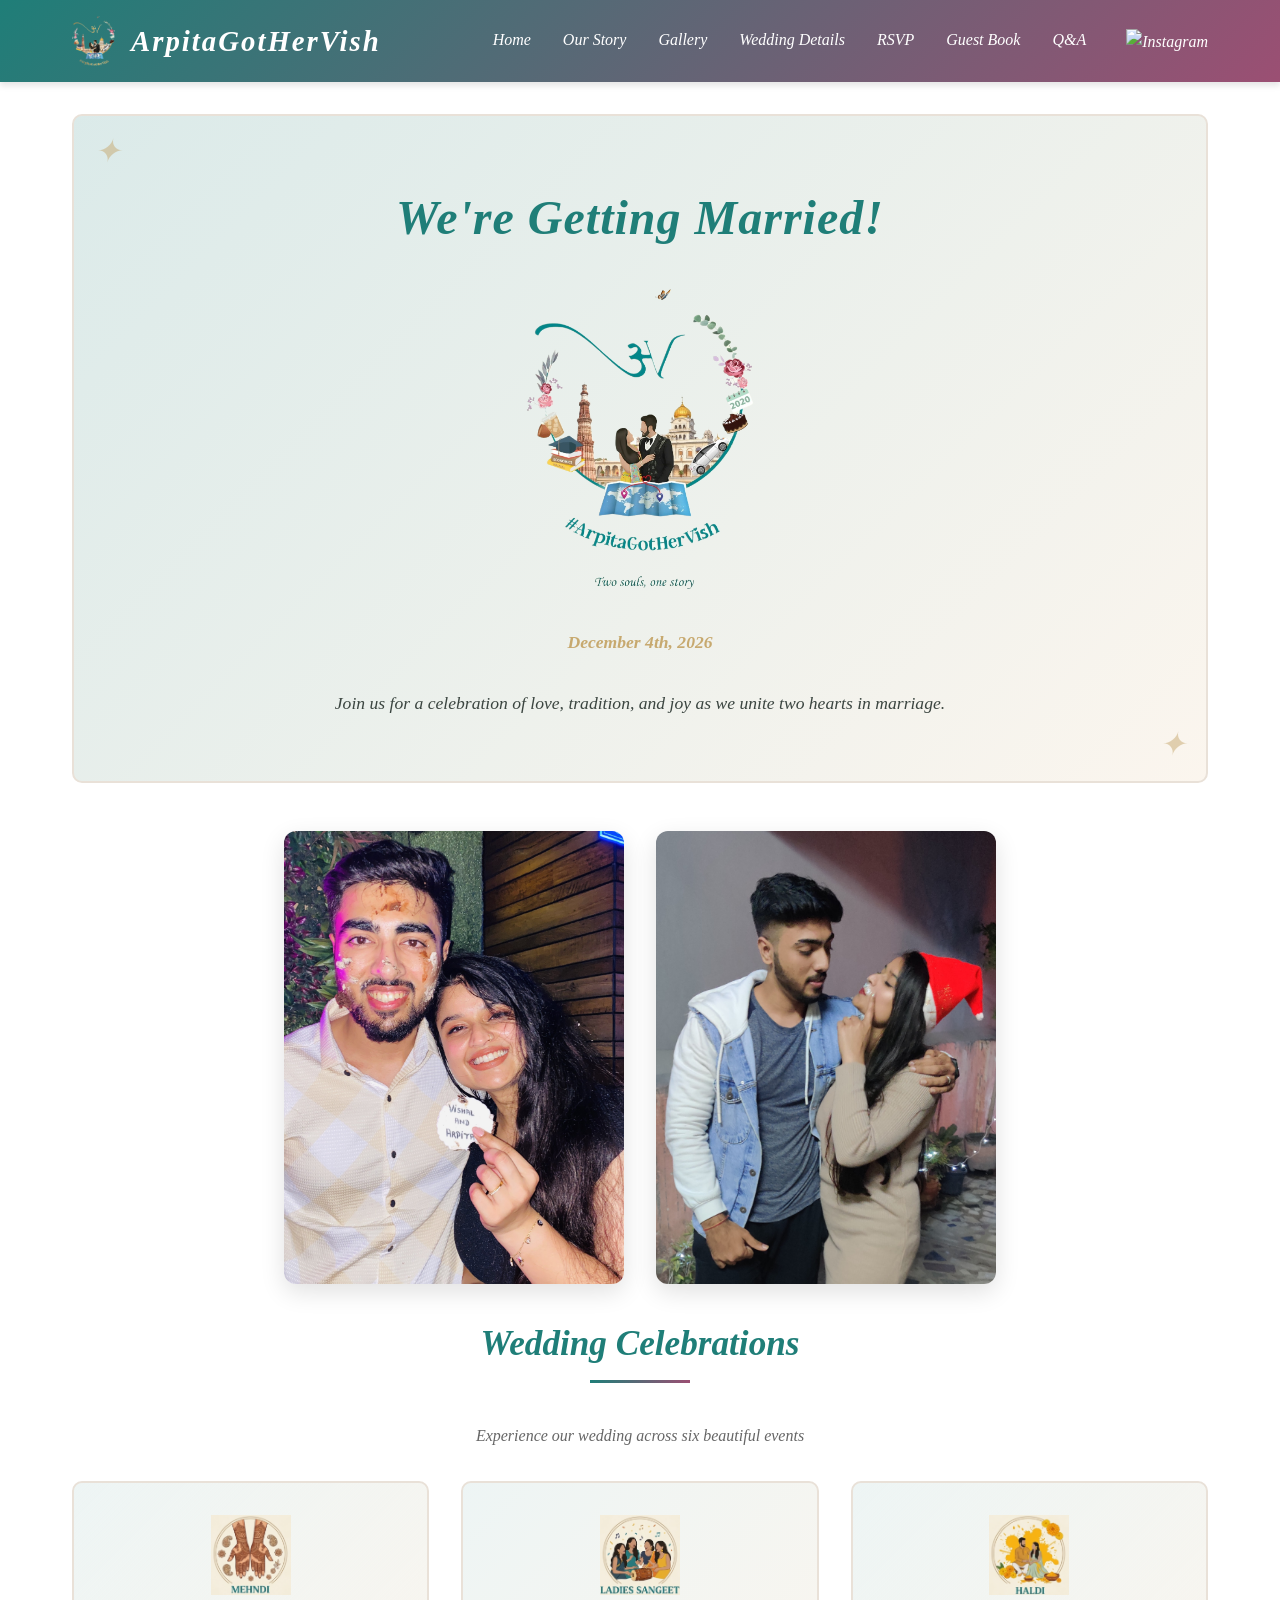
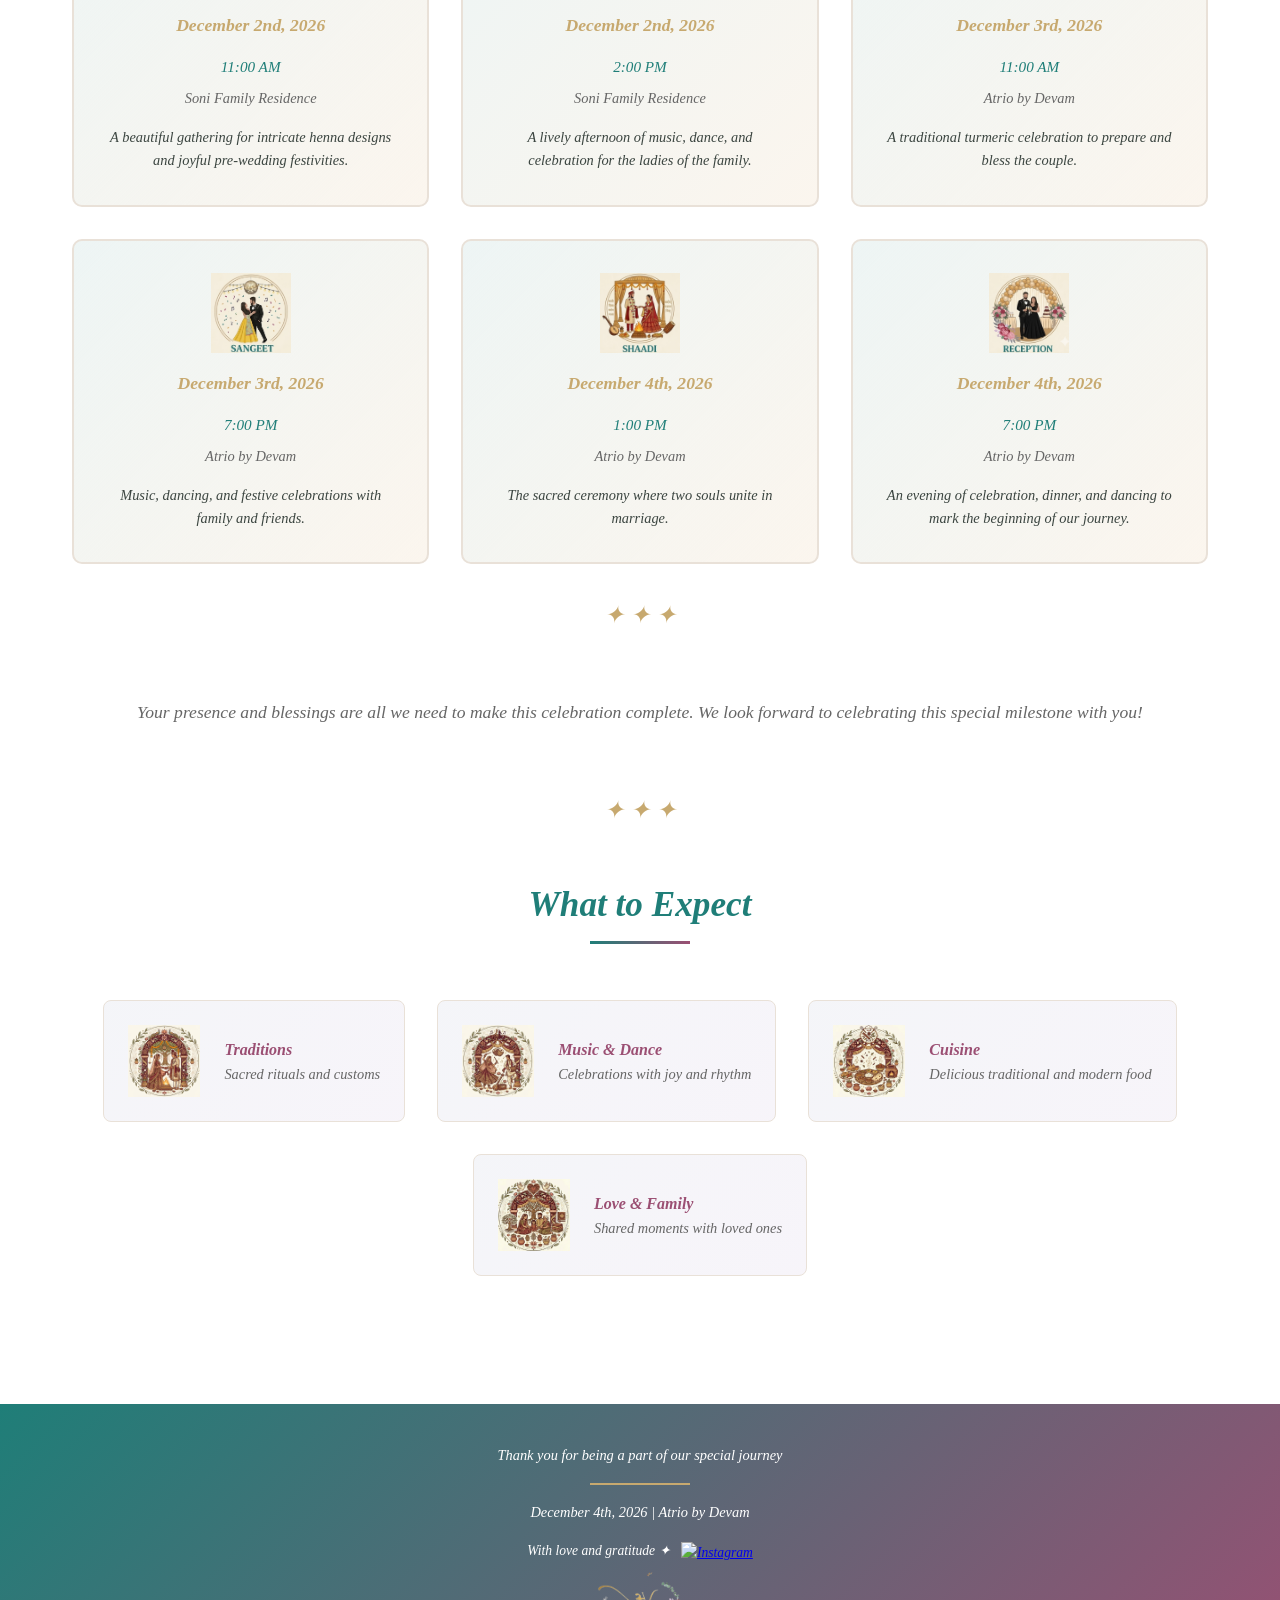
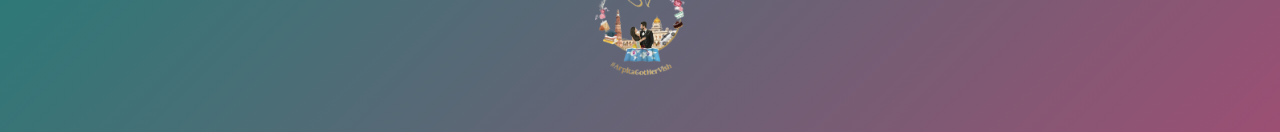
==== index.html @ 2a06b3e7 "update7" ====
<!DOCTYPE html>
<html lang="en">
<head>
  <meta charset="UTF-8">
  <meta name="viewport" content="width=device-width, initial-scale=1.0">
  <title>ArpitaGotHerVish - December 4th, 2026</title>
  <link rel="stylesheet" href="assets/css/style.css">
</head>
<body>
    <!-- <audio id="wedding-audio" src="assets/audio/Tum_Ho_To_Song.mp3" autoplay loop muted></audio> -->
    <!-- <button id="mute-btn" style="position: fixed; bottom: 24px; right: 24px; z-index: 9999; background: var(--primary-purple, #9b4f73); color: #fff; border: none; border-radius: 50%; width: 48px; height: 48px; box-shadow: 0 2px 8px rgba(0,0,0,0.15); font-size: 1.5rem; cursor: pointer; display: flex; align-items: center; justify-content: center;">
      🔊
    </button> -->
  <header>
    <div class="header-container">
      <div class="logo-section">
        <img src="assets/images/logo.png" alt="Wedding Logo" loading="lazy">
        <div class="site-title">ArpitaGotHerVish</div>
      </div>
      <button class="menu-toggle">☰</button>
      <nav>
        <ul>
          <li><a href="index.html">Home</a></li>
          <li><a href="story.html">Our Story</a></li>
          <li><a href="gallery.html">Gallery</a></li>
          <li><a href="details.html">Wedding Details</a></li>
          <li><a href="rsvp.html">RSVP</a></li>
          <li><a href="guestbook.html">Guest Book</a></li>
          <li><a href="qa.html">Q&A</a></li>
          <li>
            <a href="https://www.instagram.com/arpitavishalstory/" target="_blank" style="display: inline-block; margin-left: 8px; vertical-align: middle;">
              <img src="https://upload.wikimedia.org/wikipedia/commons/e/e7/Instagram_logo_2016.svg" alt="Instagram" style="width:24px;height:24px;vertical-align:middle;">
            </a>
          </li>
        </ul>
      </nav>
    </div>
  </header>

  <main>
    <section class="hero">
      <h1>We're Getting Married!</h1>
      <!-- <p class="hero-subtitle">Together with our families</p> -->
      <div class="hero-logo">
        <img src="assets/images/logo2.png" alt="Wedding Logo" loading="lazy">
      </div>
      <p class="hero-date">December 4th, 2026</p>
      <p style="font-size: 1.1rem; margin-top: 2rem;">Join us for a celebration of love, tradition, and joy as we unite two hearts in marriage.</p>
    </section>

    <section style="max-width: 800px; margin: 1rem auto 0; text-align: center;">
      <div style="display: flex; justify-content: center; gap: 2rem; flex-wrap: wrap;">
        <img src="assets/images/img1.JPG" alt="Vishal and Arpita" loading="lazy" style="aspect-ratio: 3/4; width: 100%; max-width: 340px; border-radius: 12px; box-shadow: 0 8px 24px rgba(0, 0, 0, 0.12); object-fit: cover;">
        <img src="assets/images/img3.jpg" alt="Vishal and Arpita 2" loading="lazy" style="aspect-ratio: 3/4; width: 100%; max-width: 340px; border-radius: 12px; box-shadow: 0 8px 24px rgba(0, 0, 0, 0.12); object-fit: cover;">
      </div>
    </section>

    <section>
      <h2>Wedding Celebrations</h2>
      <p style="text-align: center; color: #666; margin-bottom: 2rem;">Experience our wedding across six beautiful events</p>
      <div class="events-grid">
        <div class="event-card">
          <img src="assets/images/Icon1.png" alt="Mehndi" style="width:80px;height:80px;display:block;margin:0 auto 1rem;">
          <div class="event-date">December 2nd, 2026</div>
          <div class="event-time">11:00 AM</div>
          <div class="event-location">Soni Family Residence</div>
          <p style="margin-top: 1rem; font-size: 0.9rem;">A beautiful gathering for intricate henna designs and joyful pre-wedding festivities.</p>
        </div>
        <div class="event-card">
          <img src="assets/images/Icon2.png" alt="Ladies Sangeet" style="width:80px;height:80px;display:block;margin:0 auto 1rem;">
          <div class="event-date">December 2nd, 2026</div>
          <div class="event-time">2:00 PM</div>
          <div class="event-location">Soni Family Residence</div>
          <p style="margin-top: 1rem; font-size: 0.9rem;">A lively afternoon of music, dance, and celebration for the ladies of the family.</p>
        </div>
        <div class="event-card">
          <img src="assets/images/Icon3.png" alt="Haldi" style="width:80px;height:80px;display:block;margin:0 auto 1rem;">
          <div class="event-date">December 3rd, 2026</div>
          <div class="event-time">11:00 AM</div>
          <div class="event-location">Atrio by Devam</div>
          <p style="margin-top: 1rem; font-size: 0.9rem;">A traditional turmeric celebration to prepare and bless the couple.</p>
        </div>
        <div class="event-card">
          <img src="assets/images/Icon4.png" alt="Sangeet & Sagan" style="width:80px;height:80px;display:block;margin:0 auto 1rem;">
          <div class="event-date">December 3rd, 2026</div>
          <div class="event-time">7:00 PM</div>
          <div class="event-location">Atrio by Devam</div>
          <p style="margin-top: 1rem; font-size: 0.9rem;">Music, dancing, and festive celebrations with family and friends.</p>
        </div>
        <div class="event-card">
          <img src="assets/images/Icon5.png" alt="Varmala & Phere" style="width:80px;height:80px;display:block;margin:0 auto 1rem;">
          <div class="event-date">December 4th, 2026</div>
          <div class="event-time">1:00 PM</div>
          <div class="event-location">Atrio by Devam</div>
          <p style="margin-top: 1rem; font-size: 0.9rem;">The sacred ceremony where two souls unite in marriage.</p>
        </div>
        <div class="event-card">
          <img src="assets/images/Icon6.png" alt="Reception" style="width:80px;height:80px;display:block;margin:0 auto 1rem;">
          <div class="event-date">December 4th, 2026</div>
          <div class="event-time">7:00 PM</div>
          <div class="event-location">Atrio by Devam</div>
          <p style="margin-top: 1rem; font-size: 0.9rem;">An evening of celebration, dinner, and dancing to mark the beginning of our journey.</p>
        </div>
      </div>
    </section>

    <section>
      <div class="decorative-divider">✦ ✦ ✦</div>
      <p style="text-align: center; color: #666; padding: 2rem; font-size: 1.1rem;">
        Your presence and blessings are all we need to make this celebration complete. 
        We look forward to celebrating this special milestone with you!
      </p>
      <div class="decorative-divider">✦ ✦ ✦</div>
    </section>

    <section style="text-align: center; margin: 3rem 0;">
      <h2>What to Expect</h2>
      <div style="display: flex; flex-direction: row; flex-wrap: wrap; gap: 2rem; margin-top: 2rem; justify-content: center; align-items: stretch;">
        <div style="display: flex; align-items: center; background: linear-gradient(135deg, rgba(44, 62, 127, 0.05) 0%, rgba(102, 51, 153, 0.05) 100%); border-radius: 8px; border: 1px solid var(--border-light); padding: 1.5rem;">
          <img src='assets/images/traditions.png' alt='Traditions' style='width:72px;height:72px;margin-right:1.5rem;'>
          <div style="text-align: left;">
            <p style='font-weight: bold; color: var(--primary-purple); margin: 0;'>Traditions</p>
            <p style='font-size: 0.9rem; color: #666; margin: 0;'>Sacred rituals and customs</p>
          </div>
        </div>
        <div style="display: flex; align-items: center; background: linear-gradient(135deg, rgba(44, 62, 127, 0.05) 0%, rgba(102, 51, 153, 0.05) 100%); border-radius: 8px; border: 1px solid var(--border-light); padding: 1.5rem;">
          <img src='assets/images/music.png' alt='Music & Dance' style='width:72px;height:72px;margin-right:1.5rem;'>
          <div style="text-align: left;">
            <p style='font-weight: bold; color: var(--primary-purple); margin: 0;'>Music & Dance</p>
            <p style='font-size: 0.9rem; color: #666; margin: 0;'>Celebrations with joy and rhythm</p>
          </div>
        </div>
        <div style="display: flex; align-items: center; background: linear-gradient(135deg, rgba(44, 62, 127, 0.05) 0%, rgba(102, 51, 153, 0.05) 100%); border-radius: 8px; border: 1px solid var(--border-light); padding: 1.5rem;">
          <img src='assets/images/cuisine.png' alt='Cuisine' style='width:72px;height:72px;margin-right:1.5rem;'>
          <div style="text-align: left;">
            <p style='font-weight: bold; color: var(--primary-purple); margin: 0;'>Cuisine</p>
            <p style='font-size: 0.9rem; color: #666; margin: 0;'>Delicious traditional and modern food</p>
          </div>
        </div>
        <div style="display: flex; align-items: center; background: linear-gradient(135deg, rgba(44, 62, 127, 0.05) 0%, rgba(102, 51, 153, 0.05) 100%); border-radius: 8px; border: 1px solid var(--border-light); padding: 1.5rem;">
          <img src='assets/images/love.png' alt='Love & Family' style='width:72px;height:72px;margin-right:1.5rem;'>
          <div style="text-align: left;">
            <p style='font-weight: bold; color: var(--primary-purple); margin: 0;'>Love & Family</p>
            <p style='font-size: 0.9rem; color: #666; margin: 0;'>Shared moments with loved ones</p>
          </div>
        </div>
      </div>
    </section>
  </main>

  <footer>
    <p>Thank you for being a part of our special journey</p>
    <div class="footer-divider"></div>
    <p>December 4th, 2026 | Atrio by Devam</p>
    <p style="font-size: 0.85rem; margin-top: 1rem; text-align: center;">
      With love and gratitude ✦
      <a href="https://www.instagram.com/arpitavishalstory/" target="_blank" style="display: inline-block; margin-left: 8px; vertical-align: middle;">
        <img src="https://upload.wikimedia.org/wikipedia/commons/e/e7/Instagram_logo_2016.svg" alt="Instagram" style="width:24px;height:24px;vertical-align:middle;">
      </a>
    </p>
    <img src="assets/images/logo.png" alt="Wedding Logo" style="width:90px;display:block;margin:0 auto 1.5rem;">
  </footer>

  <script src="assets/js/script.js"></script>
</body>
</html>
---- assets/css/style.css ----
/* Wedding Website - Blue & Purple Theme with Indian Elements */

@import url('https://fonts.googleapis.com/css2?family=Brioso:ital,wght@0,400;0,500;0,600;0,700;1,400;1,500;1,600;1,700&display=swap');

* {
  margin: 0;
  padding: 0;
  box-sizing: border-box;
}

:root {
  --primary-blue: #1f7e78;
  --primary-purple: #9b4f73;
  --light-purple: #d9b3c9;
  --accent-gold: #c7a96f;
  --light-bg: #fbf5ed;
  --dark-text: #3b4540;
  --border-light: #e9e1d8;
}

body {
  font-family: 'Brioso', serif;
  font-style: italic;
  line-height: 1.6;
  color: var(--dark-text);
  background-color: #fff;
}

.hidden {
  display: none !important;
}

.rsvp-password-form {
  display: flex;
  flex-wrap: wrap;
  justify-content: center;
  gap: 1rem;
  margin-top: 1rem;
}

.rsvp-password-form input {
  flex: 1 1 280px;
  max-width: 320px;
  padding: 0.95rem 1rem;
  border: 1px solid var(--border-light);
  border-radius: 10px;
  font-size: 1rem;
  background: white;
  color: var(--dark-text);
}

.rsvp-password-form button {
  padding: 0.95rem 1.5rem;
  border: none;
  border-radius: 10px;
  background: var(--primary-purple);
  color: white;
  font-size: 1rem;
  cursor: pointer;
  transition: background 0.3s ease;
}

.rsvp-password-form button:hover {
  background: var(--primary-blue);
}

.password-message {
  width: 100%;
  text-align: center;
  margin-top: 0.75rem;
  font-size: 0.95rem;
  color: var(--primary-purple);
}

.password-message.error {
  color: #b1305d;
}

/* Header & Navigation */
header {
  background: linear-gradient(135deg, var(--primary-blue) 0%, var(--primary-purple) 100%);
  color: white;
  padding: 1rem 0;
  position: sticky;
  top: 0;
  z-index: 1000;
  box-shadow: 0 4px 6px rgba(0, 0, 0, 0.1);
}

.header-container {
  display: flex;
  justify-content: space-between;
  align-items: center;
  max-width: 1200px;
  margin: 0 auto;
  padding: 0 2rem;
}

.logo-section {
  display: flex;
  align-items: center;
  gap: 1rem;
}

.logo-section img {
  height: 50px;
  width: auto;
}

.site-title {
  font-size: 1.8rem;
  font-weight: bold;
  letter-spacing: 2px;
}

nav ul {
  display: flex;
  list-style: none;
  gap: 2rem;
  flex-wrap: wrap;
}

nav a {
  color: white;
  text-decoration: none;
  font-weight: 500;
  transition: color 0.3s ease;
  position: relative;
}

nav a:hover {
  color: var(--accent-gold);
}

nav a::after {
  content: '';
  display: block;
  width: 0;
  height: 2px;
  background: var(--accent-gold);
  transition: width 0.3s ease;
  position: absolute;
  bottom: -5px;
}

nav a:hover::after {
  width: 100%;
}

/* Mobile Menu Toggle */
.menu-toggle {
  display: none;
  background: none;
  border: none;
  color: white;
  font-size: 1.5rem;
  cursor: pointer;
}

@media (max-width: 768px) {
  .menu-toggle {
    display: block;
  }

  nav ul {
    display: none;
    position: absolute;
    top: 100%;
    left: 0;
    right: 0;
    flex-direction: column;
    background: var(--primary-purple);
    gap: 0;
    padding: 1rem;
  }

  nav ul.active {
    display: flex;
  }

  nav a {
    padding: 0.5rem 0;
  }
}

/* Main Content */
main {
  max-width: 1200px;
  margin: 0 auto;
  padding: 2rem;
  min-height: calc(100vh - 200px);
}

/* Hero Section */
.hero {
  text-align: center;
  padding: 4rem 2rem;
  background: linear-gradient(135deg, rgba(31, 126, 120, 0.16) 0%, rgba(251, 245, 237, 0.95) 100%);
  border-radius: 10px;
  margin-bottom: 3rem;
  border: 2px solid var(--border-light);
  position: relative;
  overflow: hidden;
}

.hero::before {
  content: '✦';
  position: absolute;
  top: 10px;
  left: 20px;
  font-size: 2rem;
  color: var(--accent-gold);
  opacity: 0.5;
}

.hero::after {
  content: '✦';
  position: absolute;
  bottom: 10px;
  right: 20px;
  font-size: 2rem;
  color: var(--accent-gold);
  opacity: 0.5;
}

.hero h1 {
  color: var(--primary-blue);
  font-size: 3rem;
  margin-bottom: 1rem;
  letter-spacing: 1px;
}

.hero-subtitle {
  color: var(--primary-purple);
  font-size: 1.3rem;
  font-style: italic;
  margin-bottom: 1rem;
}

.hero-date {
  font-size: 1.1rem;
  color: var(--accent-gold);
  font-weight: bold;
  margin-bottom: 1rem;
}

.hero-logo {
  margin: 2rem 0;
}

.hero-logo img {
  max-height: 300px;
  width: auto;
  border-radius: 10px;
}

/* Section Titles */
h2 {
  color: var(--primary-blue);
  font-size: 2.2rem;
  margin: 2rem 0 1rem;
  text-align: center;
  position: relative;
  padding-bottom: 1rem;
}

h2::after {
  content: '';
  display: block;
  width: 100px;
  height: 3px;
  background: linear-gradient(90deg, var(--primary-blue), var(--primary-purple));
  margin: 0.5rem auto;
}

h3 {
  color: var(--primary-purple);
  font-size: 1.5rem;
  margin: 1.5rem 0 0.5rem;
}

/* Decorative Elements */
.decorative-divider {
  text-align: center;
  margin: 2rem 0;
  font-size: 1.5rem;
  color: var(--accent-gold);
}

/* Events Grid */
.events-grid {
  display: grid;
  grid-template-columns: repeat(auto-fit, minmax(280px, 1fr));
  gap: 2rem;
  margin-top: 2rem;
}

.event-card {
  background: linear-gradient(135deg, rgba(31, 126, 120, 0.08) 0%, rgba(251, 245, 237, 0.95) 100%);
  border: 2px solid var(--border-light);
  border-radius: 10px;
  padding: 2rem;
  text-align: center;
  transition: transform 0.3s ease, box-shadow 0.3s ease;
  position: relative;
}

.event-card:hover {
  transform: translateY(-5px);
  box-shadow: 0 10px 25px rgba(155, 79, 115, 0.18);
}

.event-card h3 {
  color: var(--primary-purple);
  margin-top: 0;
}

.event-date {
  color: var(--accent-gold);
  font-weight: bold;
  margin: 1rem 0;
  font-size: 1.1rem;
}

.event-time {
  color: var(--primary-blue);
  font-size: 0.95rem;
}

.event-location {
  color: #666;
  font-size: 0.9rem;
  margin-top: 0.5rem;
}

/* Photo Gallery */
.gallery {
  display: grid;
  grid-template-columns: repeat(auto-fit, minmax(250px, 1fr));
  gap: 1.5rem;
  margin-top: 2rem;
}

.gallery-item {
  position: relative;
  overflow: hidden;
  border-radius: 8px;
  box-shadow: 0 4px 8px rgba(0, 0, 0, 0.1);
  transition: transform 0.3s ease;
}

.gallery-item img {
  width: 100%;
  height: 250px;
  object-fit: cover;
  transition: transform 0.3s ease;
}

/* Engagement photos: 2:3 aspect ratio */
.engagement-photo {
  aspect-ratio: 2 / 3;
  width: 100%;
  height: auto !important;
  object-fit: cover;
  display: block;
}

.gallery-item:hover img {
  transform: scale(1.05);
}

/* Forms */
form {
  max-width: 600px;
  margin: 2rem auto;
  background: var(--light-bg);
  padding: 2rem;
  border-radius: 10px;
  border: 2px solid var(--border-light);
}

.form-group {
  margin-bottom: 1.5rem;
}

label {
  display: block;
  margin-bottom: 0.5rem;
  color: var(--primary-blue);
  font-weight: 500;
}

input[type="text"],
input[type="email"],
input[type="tel"],
textarea,
select {
  width: 100%;
  padding: 0.8rem;
  border: 1px solid var(--border-light);
  border-radius: 5px;
  font-family: inherit;
  font-size: 1rem;
  transition: border-color 0.3s ease;
}

input[type="text"]:focus,
input[type="email"]:focus,
input[type="tel"]:focus,
textarea:focus,
select:focus {
  outline: none;
  border-color: var(--primary-purple);
  box-shadow: 0 0 8px rgba(155, 79, 115, 0.2);
}

textarea {
  resize: vertical;
  min-height: 120px;
}

button {
  background: linear-gradient(135deg, var(--primary-blue) 0%, var(--primary-purple) 100%);
  color: white;
  padding: 1rem 2rem;
  border: none;
  border-radius: 5px;
  font-size: 1rem;
  font-weight: bold;
  cursor: pointer;
  transition: transform 0.3s ease, box-shadow 0.3s ease;
  width: 100%;
}

button:hover {
  transform: translateY(-2px);
  box-shadow: 0 5px 18px rgba(155, 79, 115, 0.22);
}

button:active {
  transform: translateY(0);
}

/* Success Message */
.success-message {
  display: none;
  background: #d4edda;
  color: #155724;
  padding: 1rem;
  border-radius: 5px;
  margin-bottom: 1rem;
  border: 1px solid #c3e6cb;
  text-align: center;
}

.success-message.show {
  display: block;
}

/* Google Form Embed */
.form-embed {
  max-width: 700px;
  margin: 2rem auto;
}

.form-embed iframe {
  width: 100%;
  height: 800px;
  border: 2px solid var(--border-light);
  border-radius: 10px;
}

/* Content Sections */
.content-section {
  background: var(--light-bg);
  padding: 2rem;
  border-radius: 10px;
  margin: 2rem 0;
  border-left: 5px solid var(--primary-purple);
}

.content-section img {
  max-width: 100%;
  height: auto;
  border-radius: 8px;
  margin: 1rem 0;
}

.story-text {
  font-size: 1.1rem;
  line-height: 1.8;
  color: #333;
}

/* FAQ Styling */
.faq-item {
  margin: 1.5rem 0;
  background: white;
  border: 1px solid var(--border-light);
  border-radius: 8px;
  overflow: hidden;
}

.faq-question {
  background: linear-gradient(135deg, rgba(31, 126, 120, 0.08) 0%, rgba(155, 79, 115, 0.08) 100%);
  padding: 1.2rem;
  cursor: pointer;
  font-weight: bold;
  color: var(--primary-blue);
  display: flex;
  justify-content: space-between;
  align-items: center;
  user-select: none;
  transition: background 0.3s ease;
}

.faq-question:hover {
  background: linear-gradient(135deg, rgba(31, 126, 120, 0.12) 0%, rgba(155, 79, 115, 0.12) 100%);
}

.faq-toggle {
  font-size: 1.5rem;
  transition: transform 0.3s ease;
}

.faq-answer {
  display: none;
  padding: 1.2rem;
  background: white;
}

.faq-answer.show {
  display: block;
}

.faq-toggle.active {
  transform: rotate(180deg);
}

/* Contact Info */
.contact-info {
  display: grid;
  grid-template-columns: repeat(auto-fit, minmax(250px, 1fr));
  gap: 2rem;
  margin-top: 2rem;
}

.contact-card {
  text-align: center;
  padding: 2rem;
  background: var(--light-bg);
  border-radius: 10px;
  border: 2px solid var(--border-light);
}

.contact-card h3 {
  color: var(--primary-purple);
  margin-bottom: 1rem;
}

.contact-card p {
  color: #666;
  font-size: 0.95rem;
}

/* Footer */
footer {
  background: linear-gradient(135deg, var(--primary-blue) 0%, var(--primary-purple) 100%);
  color: white;
  text-align: center;
  padding: 2rem;
  margin-top: 3rem;
}

footer p {
  margin: 0.5rem 0;
  font-size: 0.9rem;
}

.footer-divider {
  width: 100px;
  height: 2px;
  background: var(--accent-gold);
  margin: 1rem auto;
}

/* Responsive Design */
@media (max-width: 768px) {
  .hero h1 {
    font-size: 2rem;
  }

  h2 {
    font-size: 1.8rem;
  }

  h3 {
    font-size: 1.2rem;
  }

  main {
    padding: 1rem;
  }

  .hero {
    padding: 2rem 1rem;
  }

  .header-container {
    padding: 0 1rem;
  }

  nav ul {
    gap: 1rem;
  }

  .site-title {
    font-size: 1.3rem;
  }

  form {
    padding: 1.5rem;
  }

  .form-embed iframe {
    height: 600px;
  }
}

/* Mandala-style Background Accent */
.mandala-accent {
  position: relative;
  display: inline-block;
}

.mandala-accent::before {
  content: '✦';
  position: absolute;
  font-size: 3rem;
  color: var(--accent-gold);
  opacity: 0.1;
  z-index: -1;
  top: -1.5rem;
  left: -1.5rem;
}

.mandala-accent::after {
  content: '✦';
  position: absolute;
  font-size: 3rem;
  color: var(--accent-gold);
  opacity: 0.1;
  z-index: -1;
  bottom: -1.5rem;
  right: -1.5rem;
}

/* Print Styles */
@media print {
  header,
  footer,
  nav {
    display: none;
  }

  body {
    background: white;
  }
}
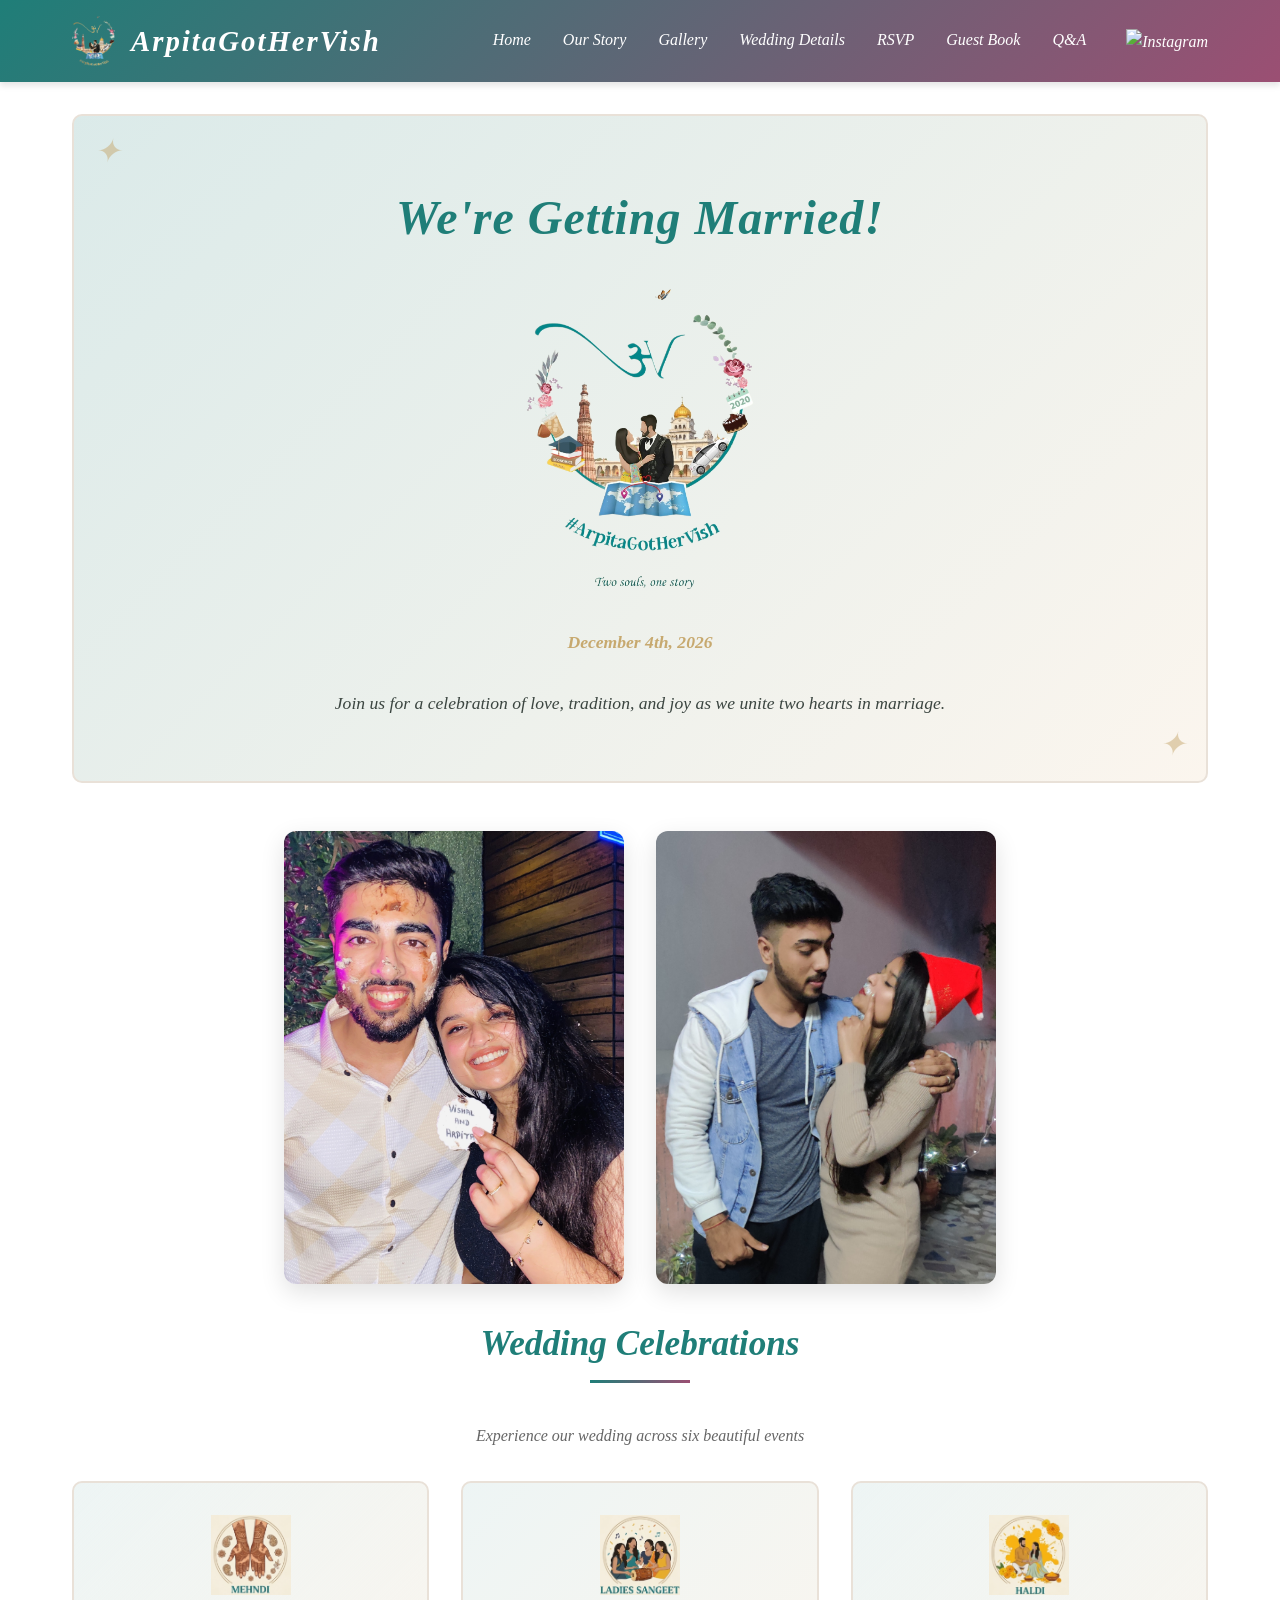
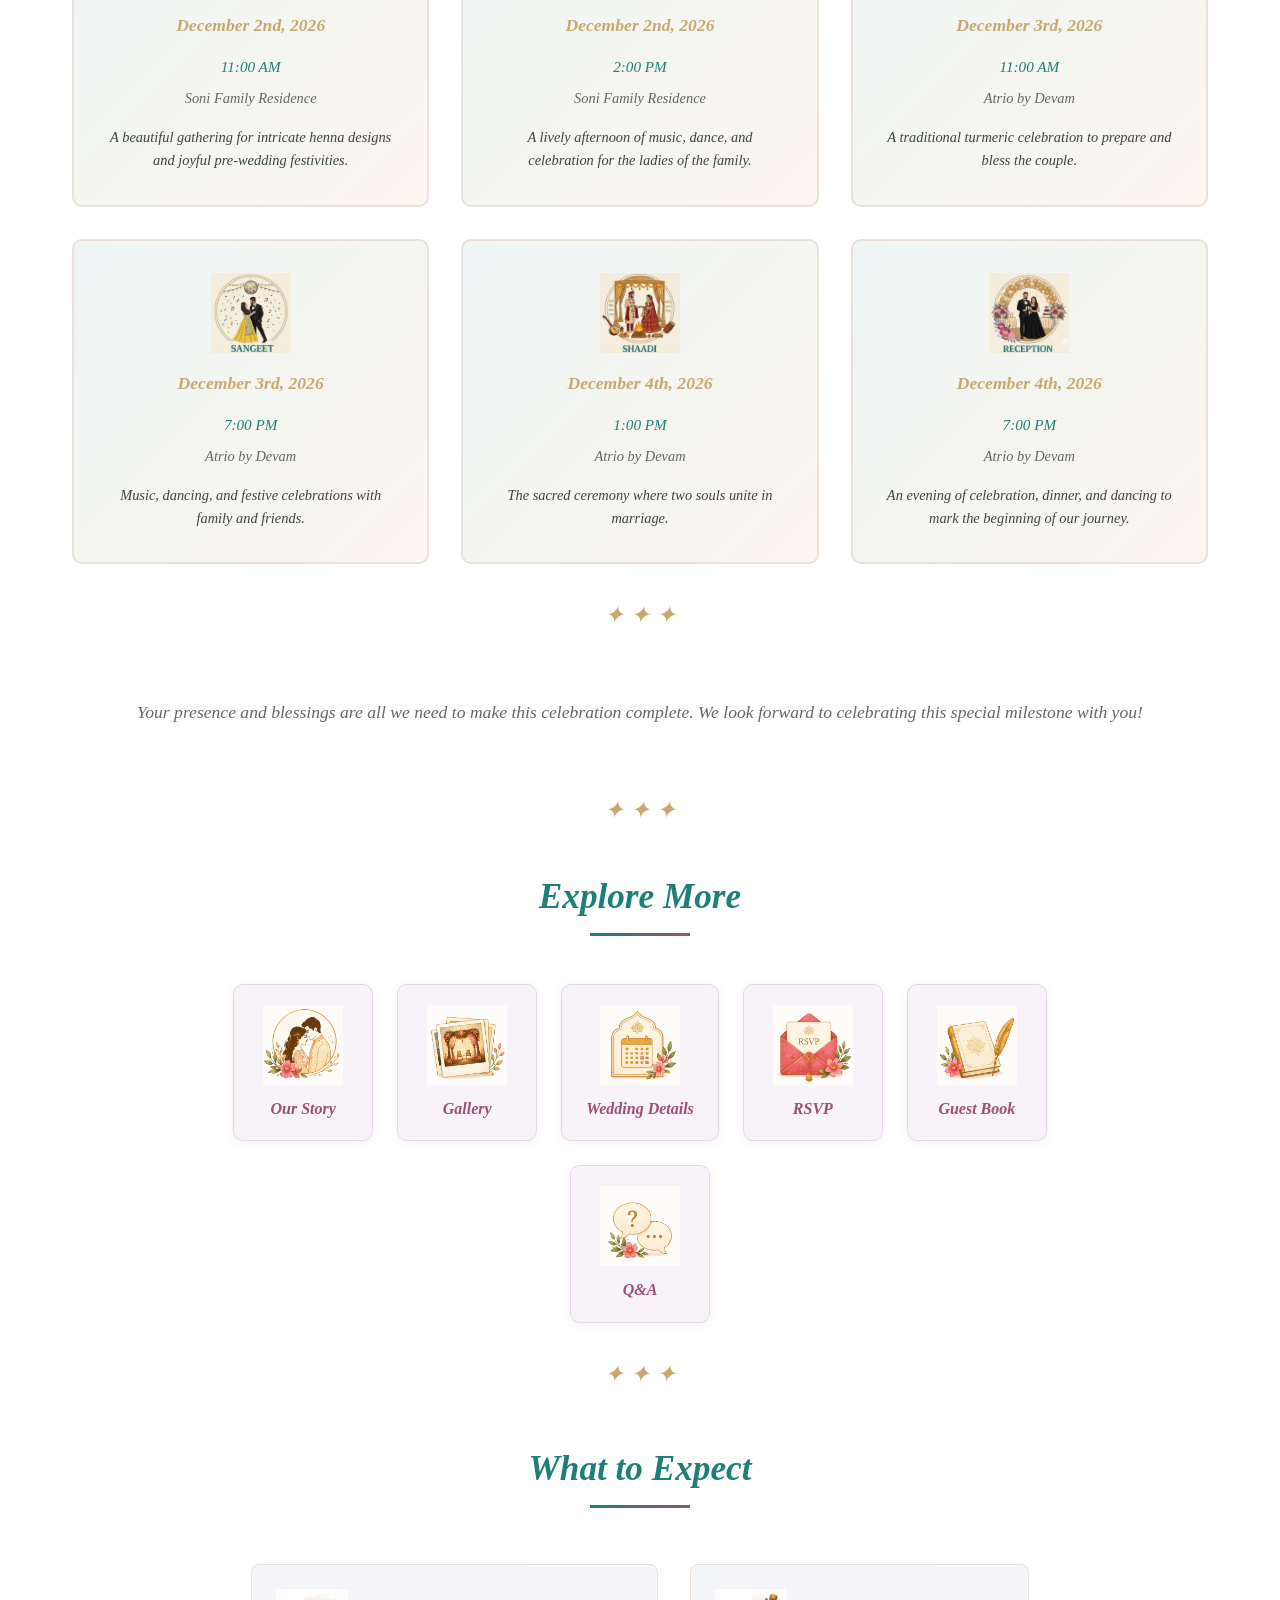
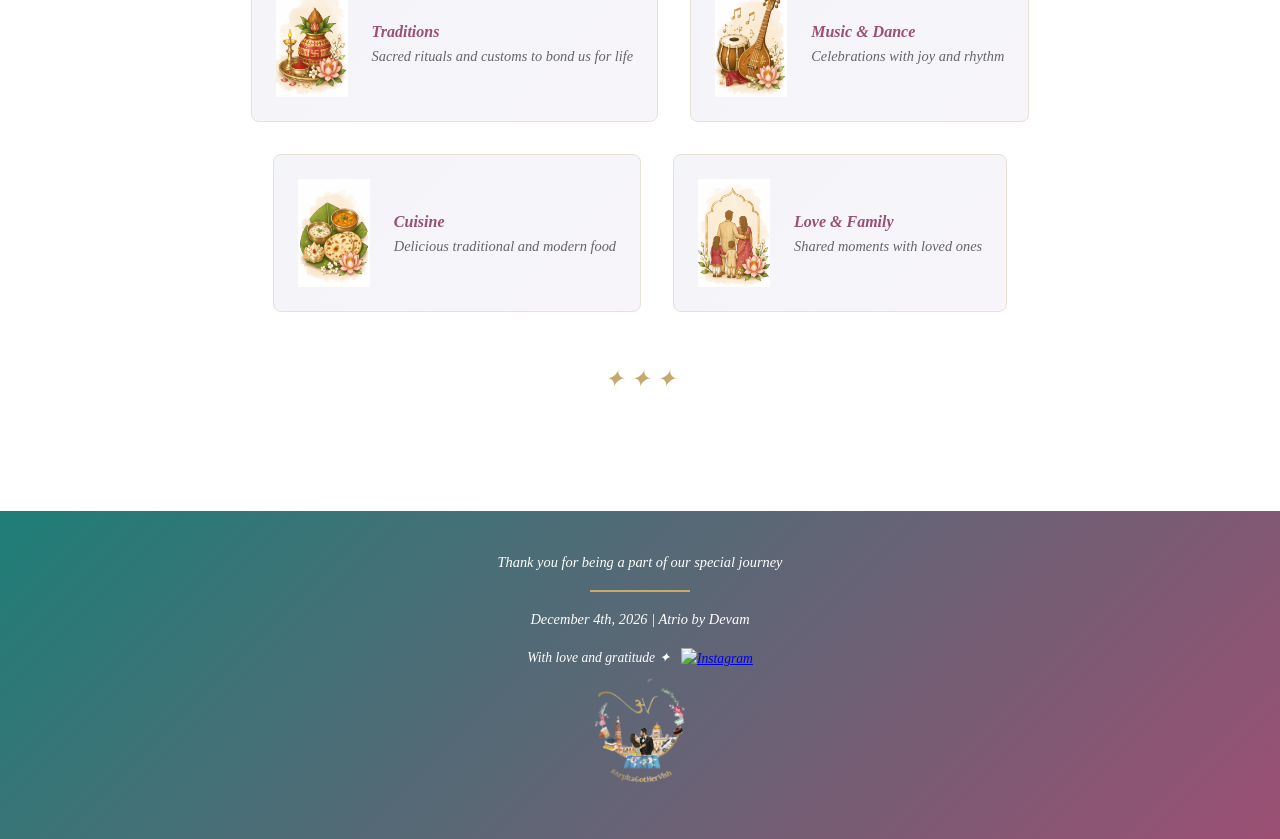
==== commit 9d2b70de: "icons" ====
--- a/index.html
+++ b/index.html
@@ -48,6 +48,8 @@
       <p style="font-size: 1.1rem; margin-top: 2rem;">Join us for a celebration of love, tradition, and joy as we unite two hearts in marriage.</p>
     </section>
 
+    </section>
+
     <section style="max-width: 800px; margin: 1rem auto 0; text-align: center;">
       <div style="display: flex; justify-content: center; gap: 2rem; flex-wrap: wrap;">
         <img src="assets/images/img1.JPG" alt="Vishal and Arpita" loading="lazy" style="aspect-ratio: 3/4; width: 100%; max-width: 340px; border-radius: 12px; box-shadow: 0 8px 24px rgba(0, 0, 0, 0.12); object-fit: cover;">
@@ -113,32 +115,77 @@
       <div class="decorative-divider">✦ ✦ ✦</div>
     </section>
 
+    <!-- Quick Links Section (moved) -->
+    <section style="max-width: 900px; margin: 2.5rem auto 0;">
+      <h2 style="text-align:center; margin-bottom: 1.5rem;">Explore More</h2>
+      <div style="display: flex; flex-wrap: wrap; gap: 1.5rem; justify-content: center;">
+        <a href="story.html" style="text-decoration:none; color:inherit;">
+          <div style="background: #f7f3f8; border-radius: 10px; box-shadow: 0 2px 8px rgba(155,79,115,0.08); padding: 1.2rem 1.5rem; min-width: 140px; min-height: 110px; display: flex; flex-direction: column; align-items: center; transition: box-shadow 0.2s; cursor:pointer; border: 1px solid #e3d6e9;">
+            <img src="assets/images/sec1.png" alt="Our Story" style="width:80px; height:80px; margin-bottom:0.7rem; object-fit:cover;">
+            <span style="font-weight:600; color: var(--primary-purple, #9b4f73);">Our Story</span>
+          </div>
+        </a>
+        <a href="gallery.html" style="text-decoration:none; color:inherit;">
+          <div style="background: #f7f3f8; border-radius: 10px; box-shadow: 0 2px 8px rgba(155,79,115,0.08); padding: 1.2rem 1.5rem; min-width: 140px; min-height: 110px; display: flex; flex-direction: column; align-items: center; transition: box-shadow 0.2s; cursor:pointer; border: 1px solid #e3d6e9;">
+            <img src="assets/images/sec2.png" alt="Gallery" style="width:80px; height:80px; margin-bottom:0.7rem; object-fit:cover;">
+            <span style="font-weight:600; color: var(--primary-purple, #9b4f73);">Gallery</span>
+          </div>
+        </a>
+        <a href="details.html" style="text-decoration:none; color:inherit;">
+          <div style="background: #f7f3f8; border-radius: 10px; box-shadow: 0 2px 8px rgba(155,79,115,0.08); padding: 1.2rem 1.5rem; min-width: 140px; min-height: 110px; display: flex; flex-direction: column; align-items: center; transition: box-shadow 0.2s; cursor:pointer; border: 1px solid #e3d6e9;">
+            <img src="assets/images/sec3.png" alt="Wedding Details" style="width:80px; height:80px; margin-bottom:0.7rem; object-fit:cover;">
+            <span style="font-weight:600; color: var(--primary-purple, #9b4f73);">Wedding Details</span>
+          </div>
+        </a>
+        <a href="rsvp.html" style="text-decoration:none; color:inherit;">
+          <div style="background: #f7f3f8; border-radius: 10px; box-shadow: 0 2px 8px rgba(155,79,115,0.08); padding: 1.2rem 1.5rem; min-width: 140px; min-height: 110px; display: flex; flex-direction: column; align-items: center; transition: box-shadow 0.2s; cursor:pointer; border: 1px solid #e3d6e9;">
+            <img src="assets/images/sec4.png" alt="RSVP" style="width:80px; height:80px; margin-bottom:0.7rem; object-fit:cover;">
+            <span style="font-weight:600; color: var(--primary-purple, #9b4f73);">RSVP</span>
+          </div>
+        </a>
+        <a href="guestbook.html" style="text-decoration:none; color:inherit;">
+          <div style="background: #f7f3f8; border-radius: 10px; box-shadow: 0 2px 8px rgba(155,79,115,0.08); padding: 1.2rem 1.5rem; min-width: 140px; min-height: 110px; display: flex; flex-direction: column; align-items: center; transition: box-shadow 0.2s; cursor:pointer; border: 1px solid #e3d6e9;">
+            <img src="assets/images/sec5.png" alt="Guest Book" style="width:80px; height:80px; margin-bottom:0.7rem; object-fit:cover;">
+            <span style="font-weight:600; color: var(--primary-purple, #9b4f73);">Guest Book</span>
+          </div>
+        </a>
+        <a href="qa.html" style="text-decoration:none; color:inherit;">
+          <div style="background: #f7f3f8; border-radius: 10px; box-shadow: 0 2px 8px rgba(155,79,115,0.08); padding: 1.2rem 1.5rem; min-width: 140px; min-height: 110px; display: flex; flex-direction: column; align-items: center; transition: box-shadow 0.2s; cursor:pointer; border: 1px solid #e3d6e9;">
+            <img src="assets/images/sec6.png" alt="Q&A" style="width:80px; height:80px; margin-bottom:0.7rem; object-fit:cover;">
+            <span style="font-weight:600; color: var(--primary-purple, #9b4f73);">Q&amp;A</span>
+          </div>
+        </a>
+      </div>
+    </section>
+
+
+    <div class="decorative-divider">✦ ✦ ✦</div>
     <section style="text-align: center; margin: 3rem 0;">
       <h2>What to Expect</h2>
       <div style="display: flex; flex-direction: row; flex-wrap: wrap; gap: 2rem; margin-top: 2rem; justify-content: center; align-items: stretch;">
         <div style="display: flex; align-items: center; background: linear-gradient(135deg, rgba(44, 62, 127, 0.05) 0%, rgba(102, 51, 153, 0.05) 100%); border-radius: 8px; border: 1px solid var(--border-light); padding: 1.5rem;">
-          <img src='assets/images/traditions.png' alt='Traditions' style='width:72px;height:72px;margin-right:1.5rem;'>
+          <img src='assets/images/traditions.png' alt='Traditions' style='aspect-ratio:2/3;width:72px;height:auto;margin-right:1.5rem;'>
           <div style="text-align: left;">
             <p style='font-weight: bold; color: var(--primary-purple); margin: 0;'>Traditions</p>
-            <p style='font-size: 0.9rem; color: #666; margin: 0;'>Sacred rituals and customs</p>
-          </div>
-        </div>
-        <div style="display: flex; align-items: center; background: linear-gradient(135deg, rgba(44, 62, 127, 0.05) 0%, rgba(102, 51, 153, 0.05) 100%); border-radius: 8px; border: 1px solid var(--border-light); padding: 1.5rem;">
-          <img src='assets/images/music.png' alt='Music & Dance' style='width:72px;height:72px;margin-right:1.5rem;'>
+            <p style='font-size: 0.9rem; color: #666; margin: 0;'>Sacred rituals and customs to bond us for life</p>
+          </div>
+        </div>
+        <div style="display: flex; align-items: center; background: linear-gradient(135deg, rgba(44, 62, 127, 0.05) 0%, rgba(102, 51, 153, 0.05) 100%); border-radius: 8px; border: 1px solid var(--border-light); padding: 1.5rem;">
+          <img src='assets/images/music.png' alt='Music & Dance' style='aspect-ratio:2/3;width:72px;height:auto;margin-right:1.5rem;'>
           <div style="text-align: left;">
             <p style='font-weight: bold; color: var(--primary-purple); margin: 0;'>Music & Dance</p>
             <p style='font-size: 0.9rem; color: #666; margin: 0;'>Celebrations with joy and rhythm</p>
           </div>
         </div>
         <div style="display: flex; align-items: center; background: linear-gradient(135deg, rgba(44, 62, 127, 0.05) 0%, rgba(102, 51, 153, 0.05) 100%); border-radius: 8px; border: 1px solid var(--border-light); padding: 1.5rem;">
-          <img src='assets/images/cuisine.png' alt='Cuisine' style='width:72px;height:72px;margin-right:1.5rem;'>
+          <img src='assets/images/cuisine.png' alt='Cuisine' style='aspect-ratio:2/3;width:72px;height:auto;margin-right:1.5rem;'>
           <div style="text-align: left;">
             <p style='font-weight: bold; color: var(--primary-purple); margin: 0;'>Cuisine</p>
             <p style='font-size: 0.9rem; color: #666; margin: 0;'>Delicious traditional and modern food</p>
           </div>
         </div>
         <div style="display: flex; align-items: center; background: linear-gradient(135deg, rgba(44, 62, 127, 0.05) 0%, rgba(102, 51, 153, 0.05) 100%); border-radius: 8px; border: 1px solid var(--border-light); padding: 1.5rem;">
-          <img src='assets/images/love.png' alt='Love & Family' style='width:72px;height:72px;margin-right:1.5rem;'>
+          <img src='assets/images/love.png' alt='Love & Family' style='aspect-ratio:2/3;width:72px;height:auto;margin-right:1.5rem;'>
           <div style="text-align: left;">
             <p style='font-weight: bold; color: var(--primary-purple); margin: 0;'>Love & Family</p>
             <p style='font-size: 0.9rem; color: #666; margin: 0;'>Shared moments with loved ones</p>
@@ -146,6 +193,7 @@
         </div>
       </div>
     </section>
+    <div class="decorative-divider">✦ ✦ ✦</div>
   </main>
 
   <footer>
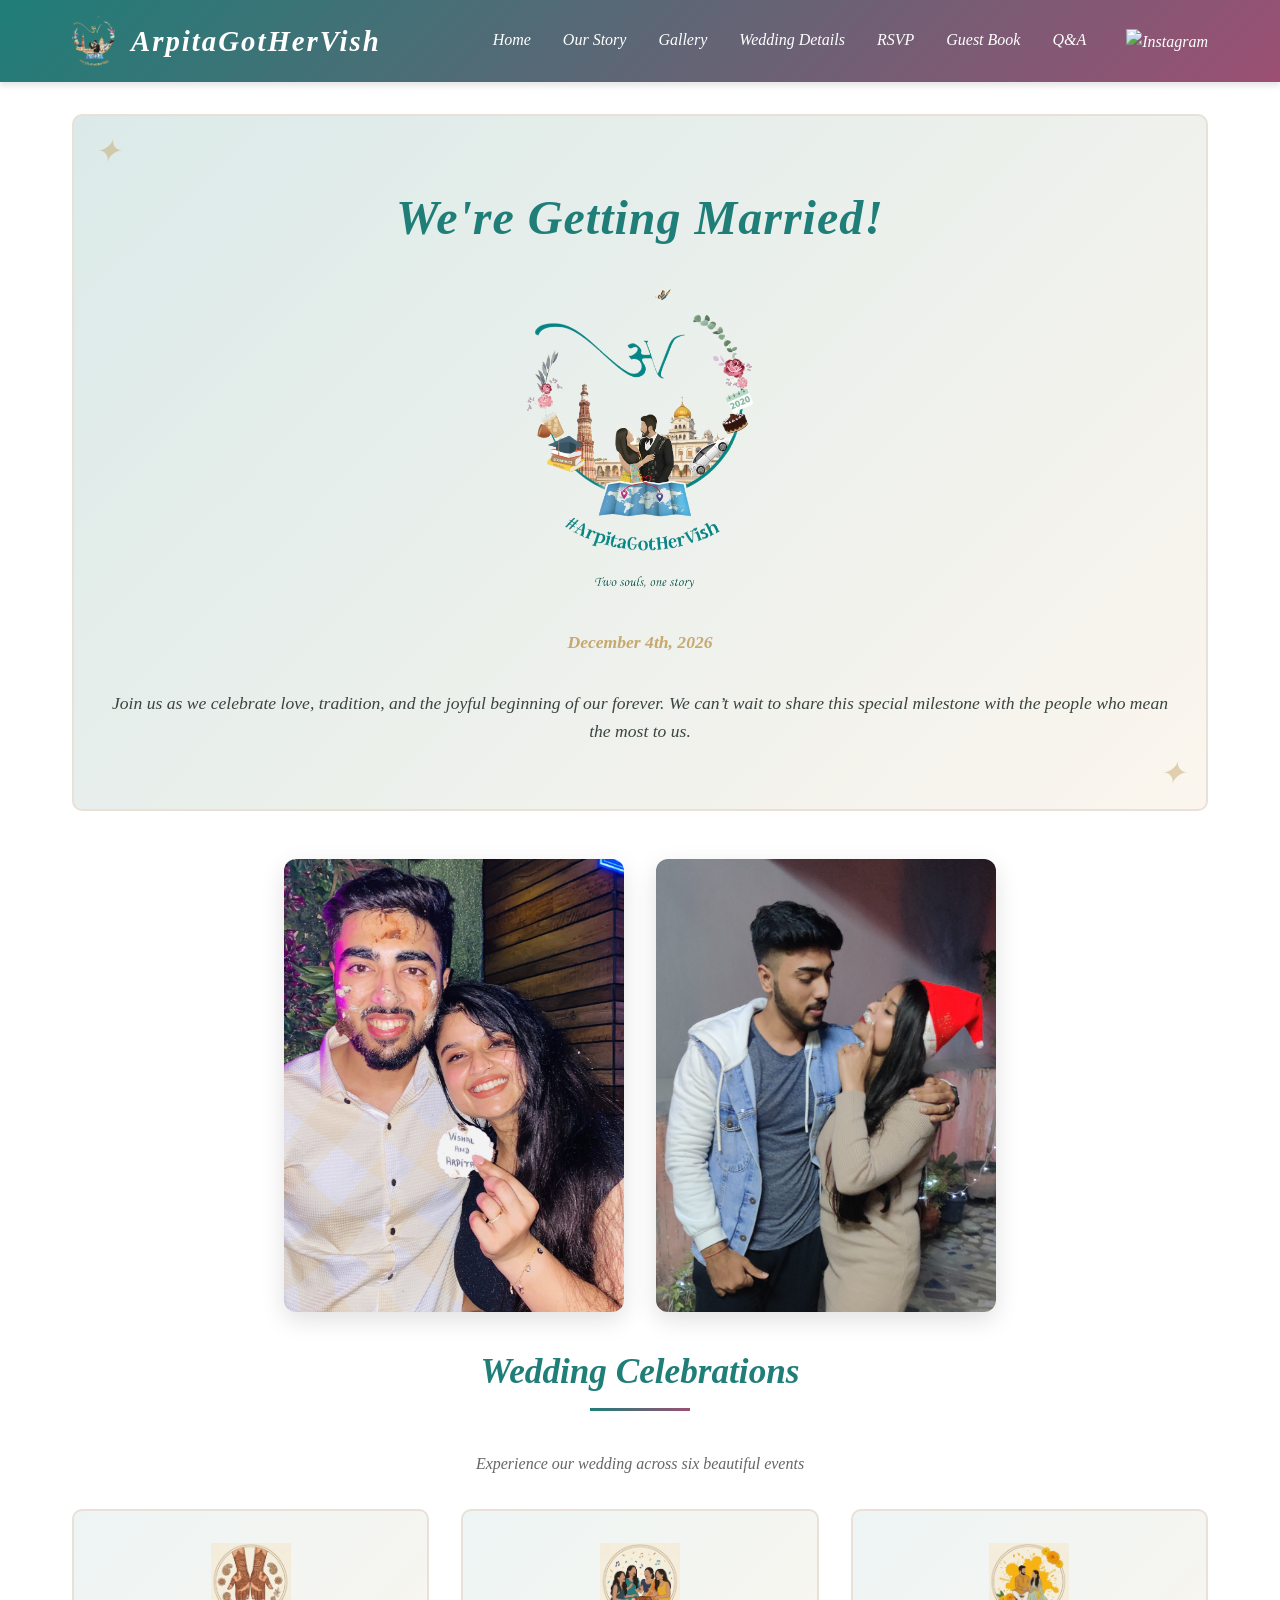
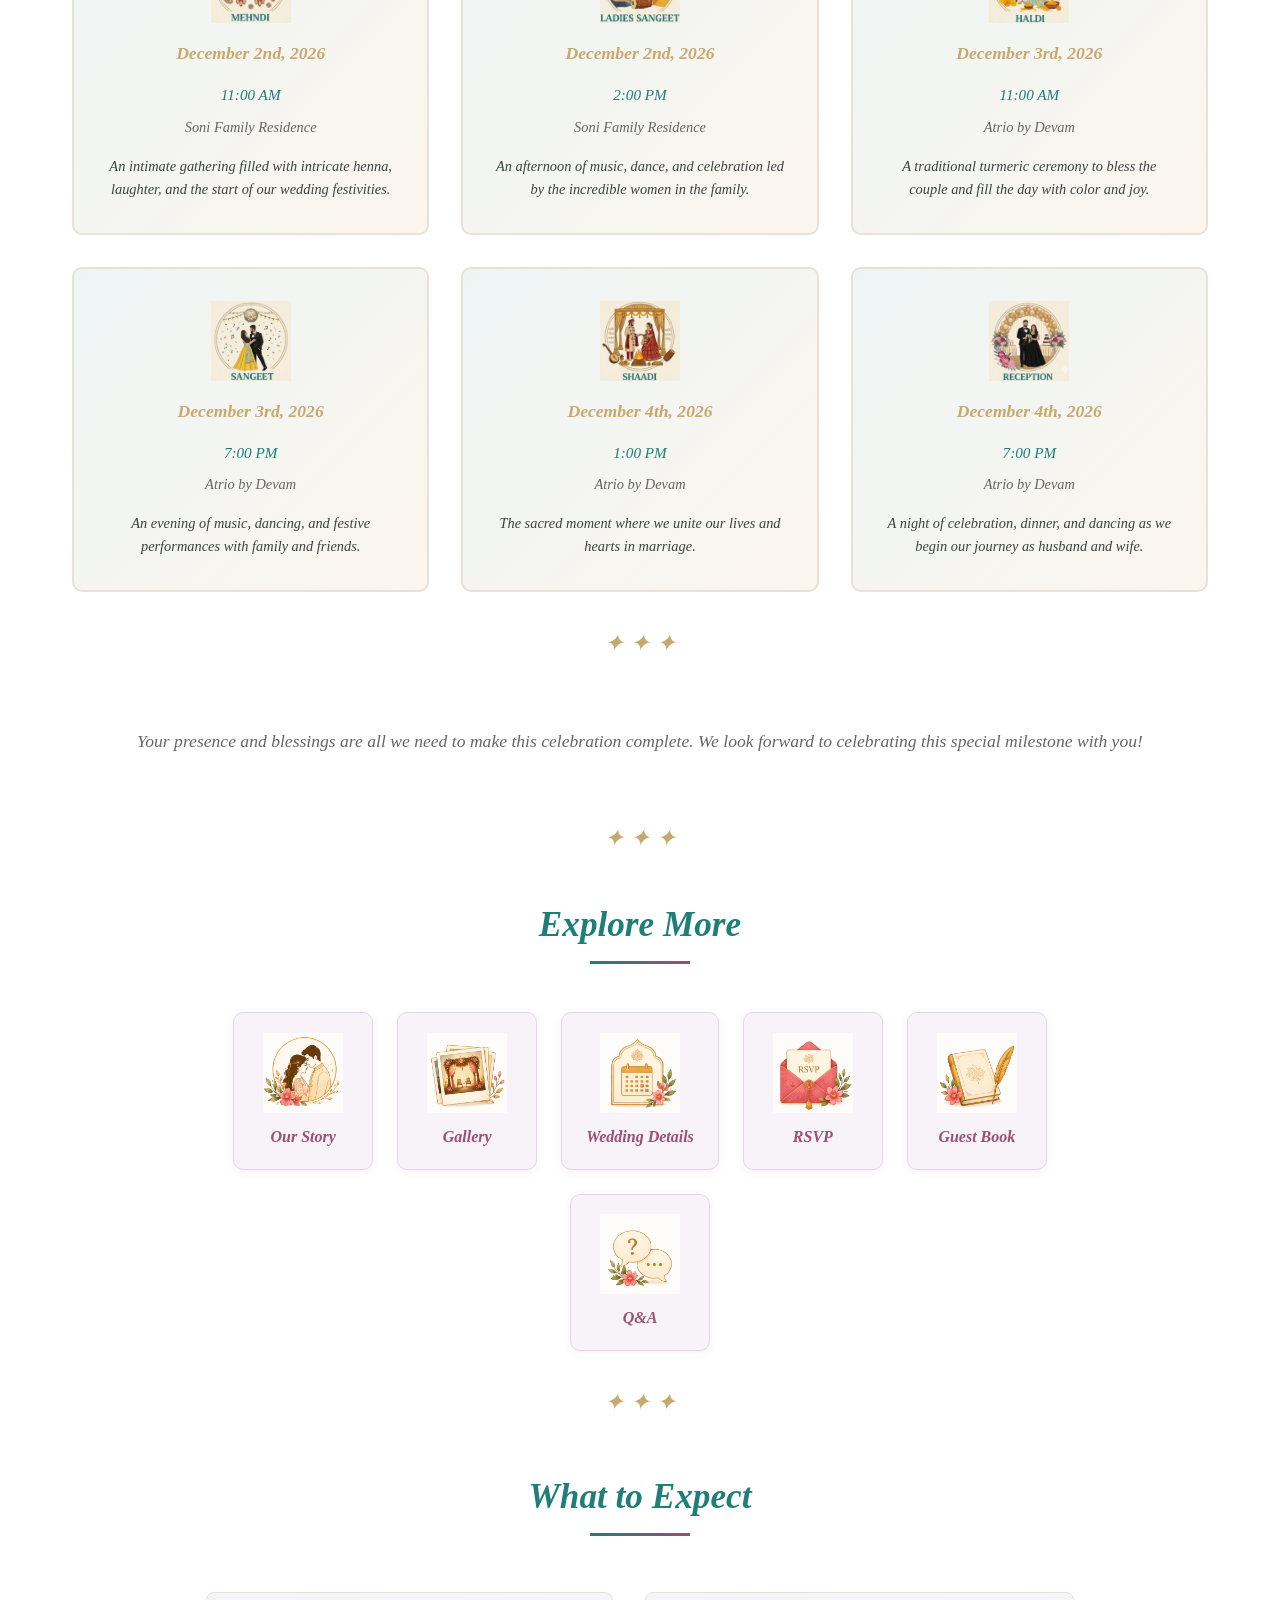
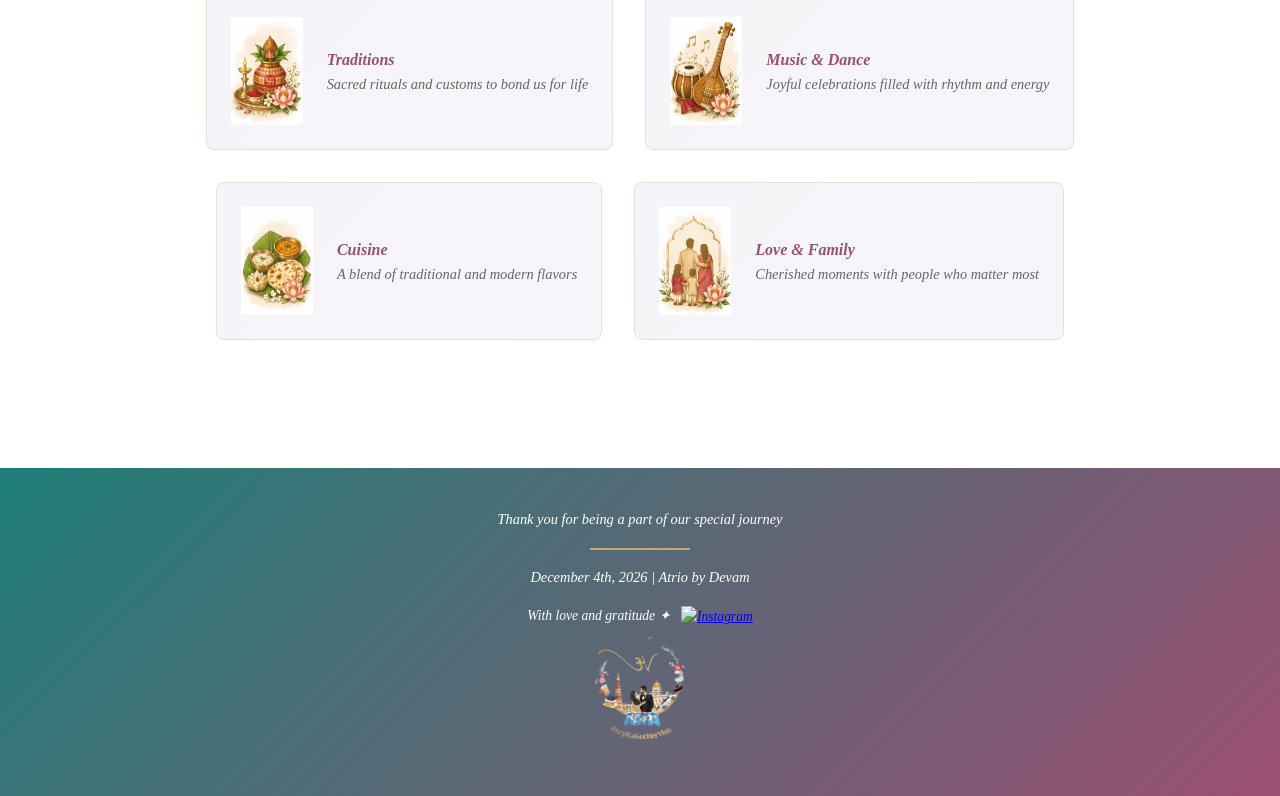
==== commit 86f69ae5: "v2" ====
--- a/index.html
+++ b/index.html
@@ -45,7 +45,7 @@
         <img src="assets/images/logo2.png" alt="Wedding Logo" loading="lazy">
       </div>
       <p class="hero-date">December 4th, 2026</p>
-      <p style="font-size: 1.1rem; margin-top: 2rem;">Join us for a celebration of love, tradition, and joy as we unite two hearts in marriage.</p>
+      <p style="font-size: 1.1rem; margin-top: 2rem;">Join us as we celebrate love, tradition, and the joyful beginning of our forever. We can’t wait to share this special milestone with the people who mean the most to us.</p>
     </section>
 
     </section>
@@ -66,42 +66,42 @@
           <div class="event-date">December 2nd, 2026</div>
           <div class="event-time">11:00 AM</div>
           <div class="event-location">Soni Family Residence</div>
-          <p style="margin-top: 1rem; font-size: 0.9rem;">A beautiful gathering for intricate henna designs and joyful pre-wedding festivities.</p>
+          <p style="margin-top: 1rem; font-size: 0.9rem;">An intimate gathering filled with intricate henna, laughter, and the start of our wedding festivities.</p>
         </div>
         <div class="event-card">
           <img src="assets/images/Icon2.png" alt="Ladies Sangeet" style="width:80px;height:80px;display:block;margin:0 auto 1rem;">
           <div class="event-date">December 2nd, 2026</div>
           <div class="event-time">2:00 PM</div>
           <div class="event-location">Soni Family Residence</div>
-          <p style="margin-top: 1rem; font-size: 0.9rem;">A lively afternoon of music, dance, and celebration for the ladies of the family.</p>
+          <p style="margin-top: 1rem; font-size: 0.9rem;">An afternoon of music, dance, and celebration led by the incredible women in the family.</p>
         </div>
         <div class="event-card">
           <img src="assets/images/Icon3.png" alt="Haldi" style="width:80px;height:80px;display:block;margin:0 auto 1rem;">
           <div class="event-date">December 3rd, 2026</div>
           <div class="event-time">11:00 AM</div>
           <div class="event-location">Atrio by Devam</div>
-          <p style="margin-top: 1rem; font-size: 0.9rem;">A traditional turmeric celebration to prepare and bless the couple.</p>
+          <p style="margin-top: 1rem; font-size: 0.9rem;">A traditional turmeric ceremony to bless the couple and fill the day with color and joy.</p>
         </div>
         <div class="event-card">
           <img src="assets/images/Icon4.png" alt="Sangeet & Sagan" style="width:80px;height:80px;display:block;margin:0 auto 1rem;">
           <div class="event-date">December 3rd, 2026</div>
           <div class="event-time">7:00 PM</div>
           <div class="event-location">Atrio by Devam</div>
-          <p style="margin-top: 1rem; font-size: 0.9rem;">Music, dancing, and festive celebrations with family and friends.</p>
+          <p style="margin-top: 1rem; font-size: 0.9rem;">An evening of music, dancing, and festive performances with family and friends.</p>
         </div>
         <div class="event-card">
           <img src="assets/images/Icon5.png" alt="Varmala & Phere" style="width:80px;height:80px;display:block;margin:0 auto 1rem;">
           <div class="event-date">December 4th, 2026</div>
           <div class="event-time">1:00 PM</div>
           <div class="event-location">Atrio by Devam</div>
-          <p style="margin-top: 1rem; font-size: 0.9rem;">The sacred ceremony where two souls unite in marriage.</p>
+          <p style="margin-top: 1rem; font-size: 0.9rem;">The sacred moment where we unite our lives and hearts in marriage.</p>
         </div>
         <div class="event-card">
           <img src="assets/images/Icon6.png" alt="Reception" style="width:80px;height:80px;display:block;margin:0 auto 1rem;">
           <div class="event-date">December 4th, 2026</div>
           <div class="event-time">7:00 PM</div>
           <div class="event-location">Atrio by Devam</div>
-          <p style="margin-top: 1rem; font-size: 0.9rem;">An evening of celebration, dinner, and dancing to mark the beginning of our journey.</p>
+          <p style="margin-top: 1rem; font-size: 0.9rem;">A night of celebration, dinner, and dancing as we begin our journey as husband and wife.</p>
         </div>
       </div>
     </section>
@@ -119,38 +119,45 @@
     <section style="max-width: 900px; margin: 2.5rem auto 0;">
       <h2 style="text-align:center; margin-bottom: 1.5rem;">Explore More</h2>
       <div style="display: flex; flex-wrap: wrap; gap: 1.5rem; justify-content: center;">
-        <a href="story.html" style="text-decoration:none; color:inherit;">
-          <div style="background: #f7f3f8; border-radius: 10px; box-shadow: 0 2px 8px rgba(155,79,115,0.08); padding: 1.2rem 1.5rem; min-width: 140px; min-height: 110px; display: flex; flex-direction: column; align-items: center; transition: box-shadow 0.2s; cursor:pointer; border: 1px solid #e3d6e9;">
-            <img src="assets/images/sec1.png" alt="Our Story" style="width:80px; height:80px; margin-bottom:0.7rem; object-fit:cover;">
-            <span style="font-weight:600; color: var(--primary-purple, #9b4f73);">Our Story</span>
-          </div>
-        </a>
+          <a href="story.html" style="text-decoration:none; color:inherit;">
+            <div class="explore-card" style="background: #f7f3f8; border-radius: 10px; box-shadow: 0 2px 8px rgba(155,79,115,0.08); padding: 1.2rem 1.5rem; min-width: 140px; min-height: 110px; display: flex; flex-direction: column; align-items: center; transition: box-shadow 0.2s, transform 0.2s; cursor:pointer; border: 1px solid #e3d6e9;">
+              <img src="assets/images/sec1.png" alt="Our Story" style="width:80px; height:80px; margin-bottom:0.7rem; object-fit:cover;">
+              <span style="font-weight:600; color: var(--primary-purple, #9b4f73);">Our Story</span>
+            </div>
+          </a>
+          <style>
+            .explore-card:hover, .explore-card:focus, .explore-card:active {
+              box-shadow: 0 8px 24px rgba(155,79,115,0.18), 0 2px 8px rgba(155,79,115,0.08);
+              transform: translateY(-8px) scale(1.04);
+              border-color: var(--primary-purple, #9b4f73);
+            }
+          </style>
         <a href="gallery.html" style="text-decoration:none; color:inherit;">
-          <div style="background: #f7f3f8; border-radius: 10px; box-shadow: 0 2px 8px rgba(155,79,115,0.08); padding: 1.2rem 1.5rem; min-width: 140px; min-height: 110px; display: flex; flex-direction: column; align-items: center; transition: box-shadow 0.2s; cursor:pointer; border: 1px solid #e3d6e9;">
+          <div class="explore-card" style="background: #f7f3f8; border-radius: 10px; box-shadow: 0 2px 8px rgba(155,79,115,0.08); padding: 1.2rem 1.5rem; min-width: 140px; min-height: 110px; display: flex; flex-direction: column; align-items: center; transition: box-shadow 0.2s, transform 0.2s; cursor:pointer; border: 1px solid #e3d6e9;">
             <img src="assets/images/sec2.png" alt="Gallery" style="width:80px; height:80px; margin-bottom:0.7rem; object-fit:cover;">
             <span style="font-weight:600; color: var(--primary-purple, #9b4f73);">Gallery</span>
           </div>
         </a>
         <a href="details.html" style="text-decoration:none; color:inherit;">
-          <div style="background: #f7f3f8; border-radius: 10px; box-shadow: 0 2px 8px rgba(155,79,115,0.08); padding: 1.2rem 1.5rem; min-width: 140px; min-height: 110px; display: flex; flex-direction: column; align-items: center; transition: box-shadow 0.2s; cursor:pointer; border: 1px solid #e3d6e9;">
+          <div class="explore-card" style="background: #f7f3f8; border-radius: 10px; box-shadow: 0 2px 8px rgba(155,79,115,0.08); padding: 1.2rem 1.5rem; min-width: 140px; min-height: 110px; display: flex; flex-direction: column; align-items: center; transition: box-shadow 0.2s, transform 0.2s; cursor:pointer; border: 1px solid #e3d6e9;">
             <img src="assets/images/sec3.png" alt="Wedding Details" style="width:80px; height:80px; margin-bottom:0.7rem; object-fit:cover;">
             <span style="font-weight:600; color: var(--primary-purple, #9b4f73);">Wedding Details</span>
           </div>
         </a>
         <a href="rsvp.html" style="text-decoration:none; color:inherit;">
-          <div style="background: #f7f3f8; border-radius: 10px; box-shadow: 0 2px 8px rgba(155,79,115,0.08); padding: 1.2rem 1.5rem; min-width: 140px; min-height: 110px; display: flex; flex-direction: column; align-items: center; transition: box-shadow 0.2s; cursor:pointer; border: 1px solid #e3d6e9;">
+          <div class="explore-card" style="background: #f7f3f8; border-radius: 10px; box-shadow: 0 2px 8px rgba(155,79,115,0.08); padding: 1.2rem 1.5rem; min-width: 140px; min-height: 110px; display: flex; flex-direction: column; align-items: center; transition: box-shadow 0.2s, transform 0.2s; cursor:pointer; border: 1px solid #e3d6e9;">
             <img src="assets/images/sec4.png" alt="RSVP" style="width:80px; height:80px; margin-bottom:0.7rem; object-fit:cover;">
             <span style="font-weight:600; color: var(--primary-purple, #9b4f73);">RSVP</span>
           </div>
         </a>
         <a href="guestbook.html" style="text-decoration:none; color:inherit;">
-          <div style="background: #f7f3f8; border-radius: 10px; box-shadow: 0 2px 8px rgba(155,79,115,0.08); padding: 1.2rem 1.5rem; min-width: 140px; min-height: 110px; display: flex; flex-direction: column; align-items: center; transition: box-shadow 0.2s; cursor:pointer; border: 1px solid #e3d6e9;">
+          <div class="explore-card" style="background: #f7f3f8; border-radius: 10px; box-shadow: 0 2px 8px rgba(155,79,115,0.08); padding: 1.2rem 1.5rem; min-width: 140px; min-height: 110px; display: flex; flex-direction: column; align-items: center; transition: box-shadow 0.2s, transform 0.2s; cursor:pointer; border: 1px solid #e3d6e9;">
             <img src="assets/images/sec5.png" alt="Guest Book" style="width:80px; height:80px; margin-bottom:0.7rem; object-fit:cover;">
             <span style="font-weight:600; color: var(--primary-purple, #9b4f73);">Guest Book</span>
           </div>
         </a>
         <a href="qa.html" style="text-decoration:none; color:inherit;">
-          <div style="background: #f7f3f8; border-radius: 10px; box-shadow: 0 2px 8px rgba(155,79,115,0.08); padding: 1.2rem 1.5rem; min-width: 140px; min-height: 110px; display: flex; flex-direction: column; align-items: center; transition: box-shadow 0.2s; cursor:pointer; border: 1px solid #e3d6e9;">
+          <div class="explore-card" style="background: #f7f3f8; border-radius: 10px; box-shadow: 0 2px 8px rgba(155,79,115,0.08); padding: 1.2rem 1.5rem; min-width: 140px; min-height: 110px; display: flex; flex-direction: column; align-items: center; transition: box-shadow 0.2s, transform 0.2s; cursor:pointer; border: 1px solid #e3d6e9;">
             <img src="assets/images/sec6.png" alt="Q&A" style="width:80px; height:80px; margin-bottom:0.7rem; object-fit:cover;">
             <span style="font-weight:600; color: var(--primary-purple, #9b4f73);">Q&amp;A</span>
           </div>
@@ -174,26 +181,25 @@
           <img src='assets/images/music.png' alt='Music & Dance' style='aspect-ratio:2/3;width:72px;height:auto;margin-right:1.5rem;'>
           <div style="text-align: left;">
             <p style='font-weight: bold; color: var(--primary-purple); margin: 0;'>Music & Dance</p>
-            <p style='font-size: 0.9rem; color: #666; margin: 0;'>Celebrations with joy and rhythm</p>
+            <p style='font-size: 0.9rem; color: #666; margin: 0;'>Joyful celebrations filled with rhythm and energy</p>
           </div>
         </div>
         <div style="display: flex; align-items: center; background: linear-gradient(135deg, rgba(44, 62, 127, 0.05) 0%, rgba(102, 51, 153, 0.05) 100%); border-radius: 8px; border: 1px solid var(--border-light); padding: 1.5rem;">
           <img src='assets/images/cuisine.png' alt='Cuisine' style='aspect-ratio:2/3;width:72px;height:auto;margin-right:1.5rem;'>
           <div style="text-align: left;">
             <p style='font-weight: bold; color: var(--primary-purple); margin: 0;'>Cuisine</p>
-            <p style='font-size: 0.9rem; color: #666; margin: 0;'>Delicious traditional and modern food</p>
+            <p style='font-size: 0.9rem; color: #666; margin: 0;'>A blend of traditional and modern flavors</p>
           </div>
         </div>
         <div style="display: flex; align-items: center; background: linear-gradient(135deg, rgba(44, 62, 127, 0.05) 0%, rgba(102, 51, 153, 0.05) 100%); border-radius: 8px; border: 1px solid var(--border-light); padding: 1.5rem;">
           <img src='assets/images/love.png' alt='Love & Family' style='aspect-ratio:2/3;width:72px;height:auto;margin-right:1.5rem;'>
           <div style="text-align: left;">
             <p style='font-weight: bold; color: var(--primary-purple); margin: 0;'>Love & Family</p>
-            <p style='font-size: 0.9rem; color: #666; margin: 0;'>Shared moments with loved ones</p>
-          </div>
-        </div>
-      </div>
-    </section>
-    <div class="decorative-divider">✦ ✦ ✦</div>
+            <p style='font-size: 0.9rem; color: #666; margin: 0;'>Cherished moments with people who matter most</p>
+          </div>
+        </div>
+      </div>
+    </section>
   </main>
 
   <footer>
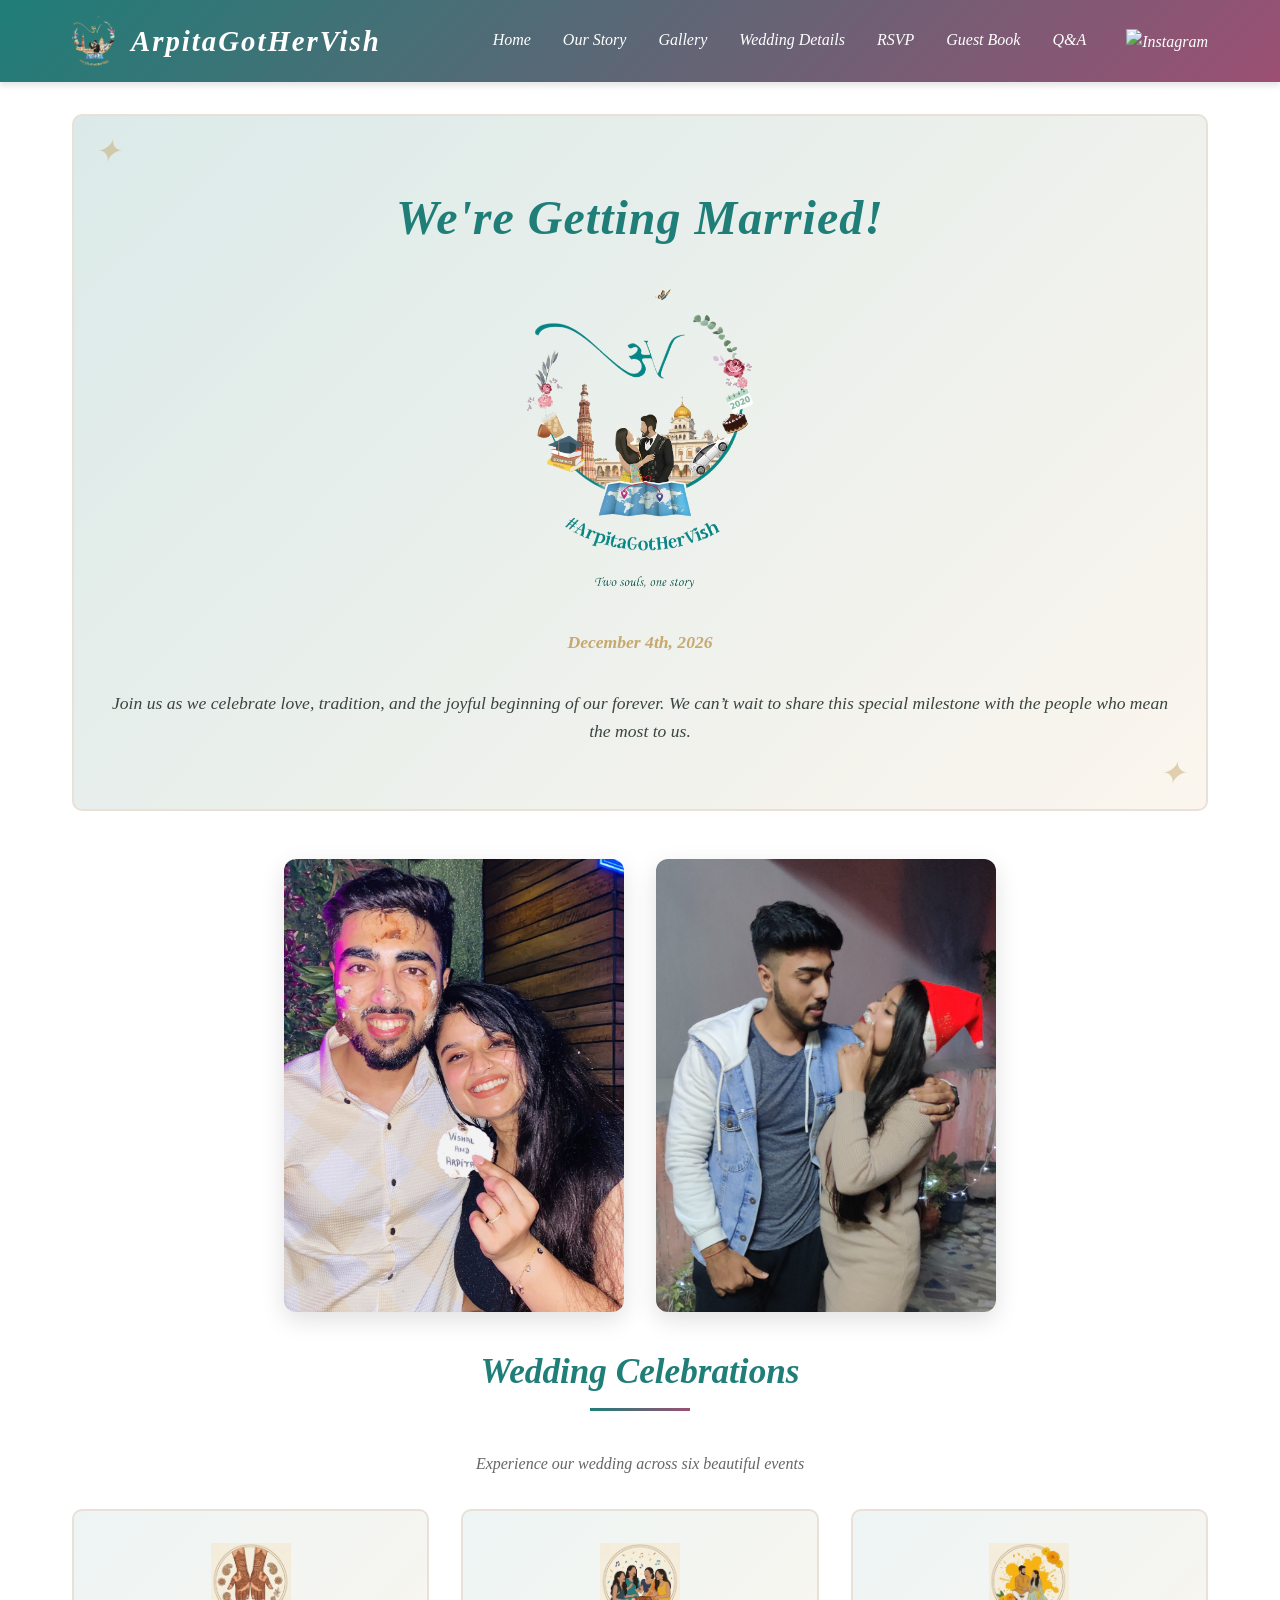
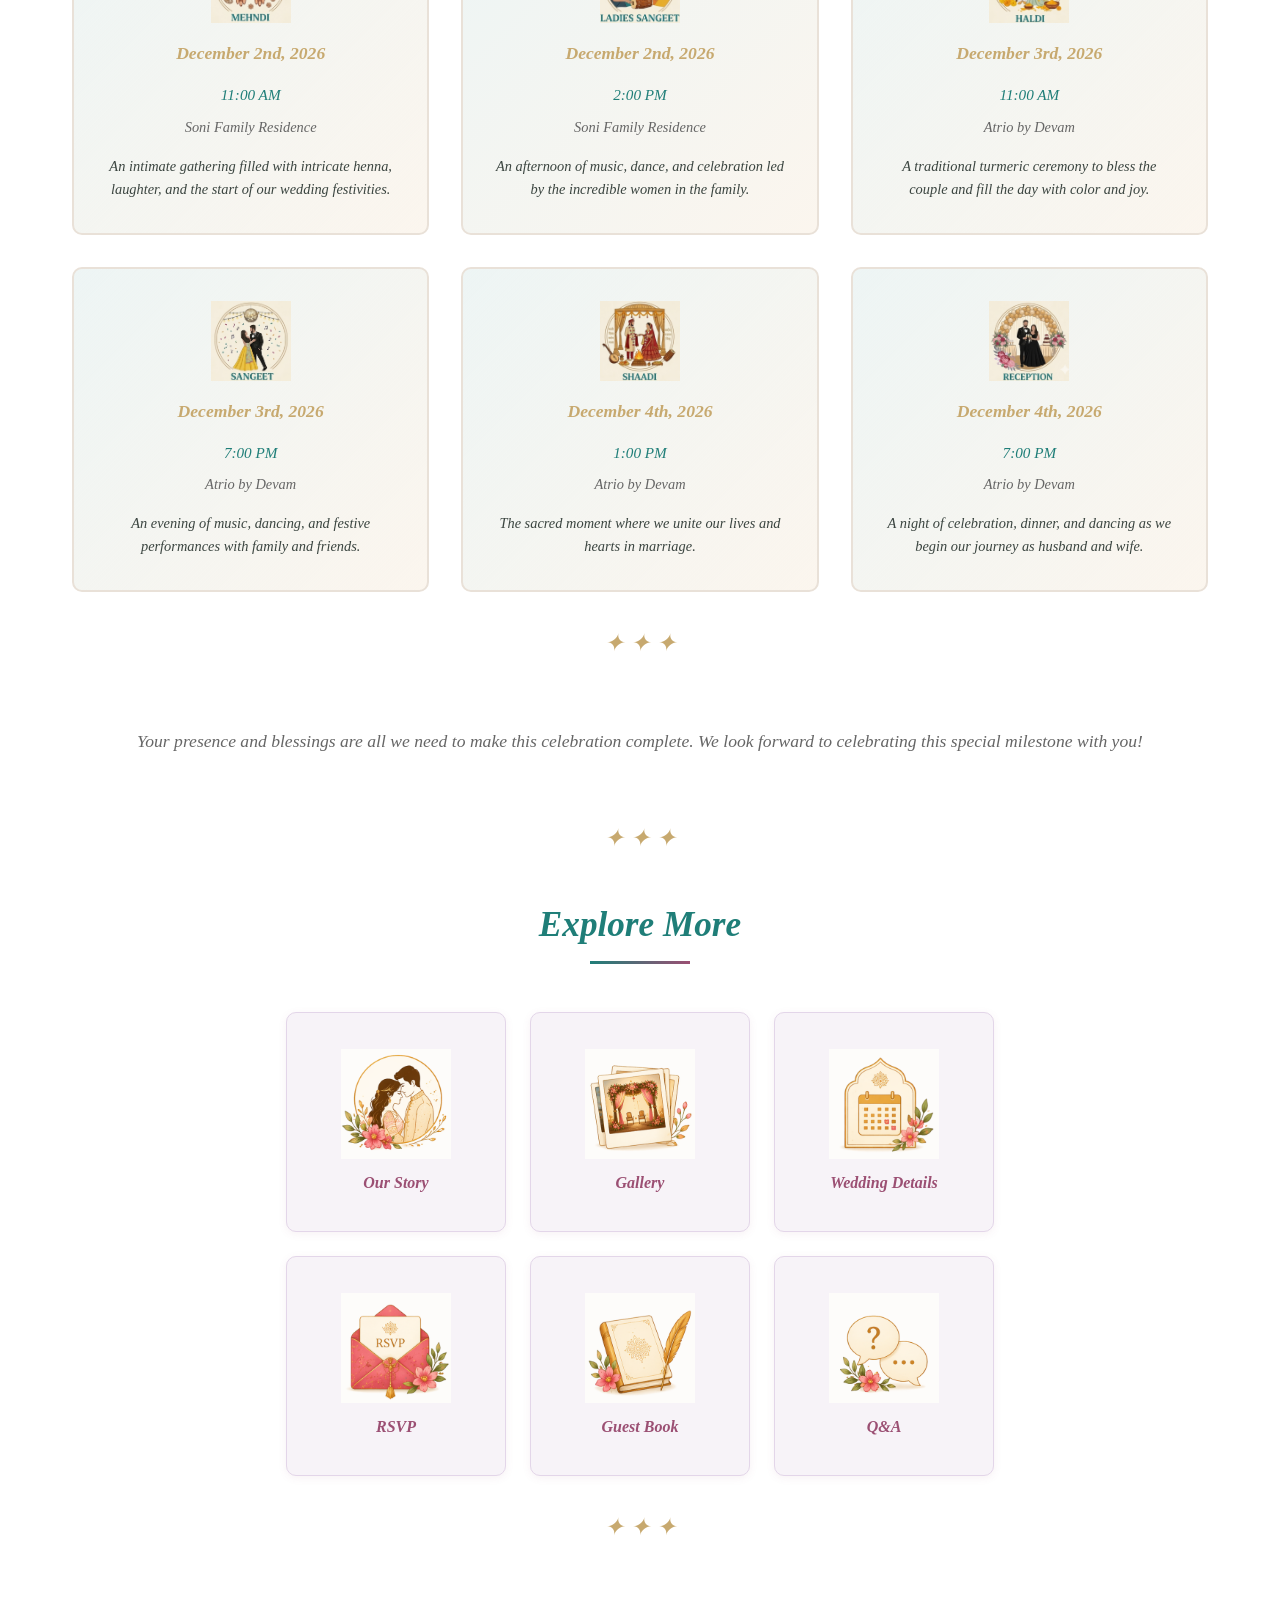
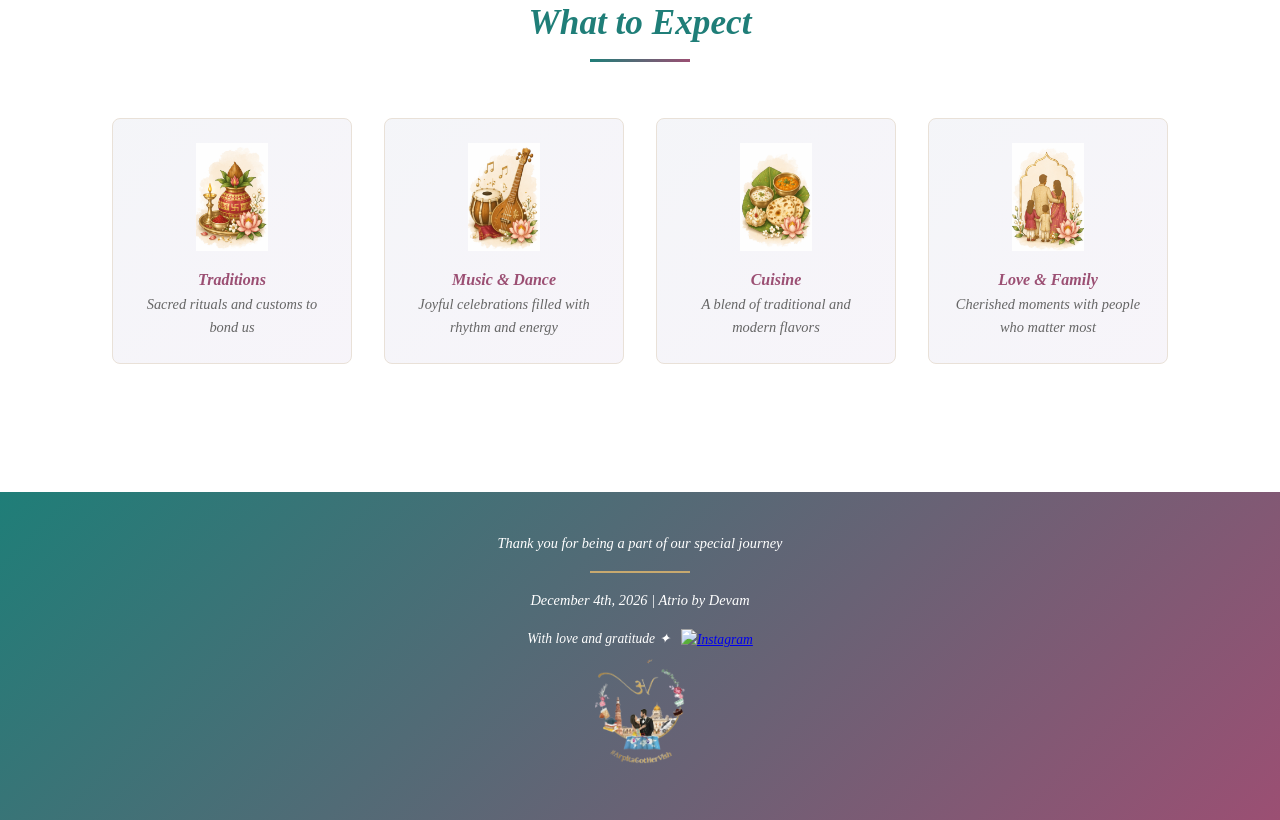
==== commit 515e03ff: "v3" ====
--- a/index.html
+++ b/index.html
@@ -120,8 +120,8 @@
       <h2 style="text-align:center; margin-bottom: 1.5rem;">Explore More</h2>
       <div style="display: flex; flex-wrap: wrap; gap: 1.5rem; justify-content: center;">
           <a href="story.html" style="text-decoration:none; color:inherit;">
-            <div class="explore-card" style="background: #f7f3f8; border-radius: 10px; box-shadow: 0 2px 8px rgba(155,79,115,0.08); padding: 1.2rem 1.5rem; min-width: 140px; min-height: 110px; display: flex; flex-direction: column; align-items: center; transition: box-shadow 0.2s, transform 0.2s; cursor:pointer; border: 1px solid #e3d6e9;">
-              <img src="assets/images/sec1.png" alt="Our Story" style="width:80px; height:80px; margin-bottom:0.7rem; object-fit:cover;">
+              <div class="explore-card" style="background: #f7f3f8; border-radius: 10px; box-shadow: 0 2px 8px rgba(155,79,115,0.08); padding: 1.5rem; min-width: 220px; min-height: 220px; max-width: 240px; display: flex; flex-direction: column; align-items: center; justify-content: center; transition: box-shadow 0.2s, transform 0.2s; cursor:pointer; border: 1px solid #e3d6e9; box-sizing: border-box;">
+              <img src="assets/images/sec1.png" alt="Our Story" style="width:110px; height:110px; margin-bottom:0.7rem; object-fit:cover;">
               <span style="font-weight:600; color: var(--primary-purple, #9b4f73);">Our Story</span>
             </div>
           </a>
@@ -133,32 +133,32 @@
             }
           </style>
         <a href="gallery.html" style="text-decoration:none; color:inherit;">
-          <div class="explore-card" style="background: #f7f3f8; border-radius: 10px; box-shadow: 0 2px 8px rgba(155,79,115,0.08); padding: 1.2rem 1.5rem; min-width: 140px; min-height: 110px; display: flex; flex-direction: column; align-items: center; transition: box-shadow 0.2s, transform 0.2s; cursor:pointer; border: 1px solid #e3d6e9;">
-            <img src="assets/images/sec2.png" alt="Gallery" style="width:80px; height:80px; margin-bottom:0.7rem; object-fit:cover;">
+            <div class="explore-card" style="background: #f7f3f8; border-radius: 10px; box-shadow: 0 2px 8px rgba(155,79,115,0.08); padding: 1.5rem; min-width: 220px; min-height: 220px; max-width: 240px; display: flex; flex-direction: column; align-items: center; justify-content: center; transition: box-shadow 0.2s, transform 0.2s; cursor:pointer; border: 1px solid #e3d6e9; box-sizing: border-box;">
+            <img src="assets/images/sec2.png" alt="Gallery" style="width:110px; height:110px; margin-bottom:0.7rem; object-fit:cover;">
             <span style="font-weight:600; color: var(--primary-purple, #9b4f73);">Gallery</span>
           </div>
         </a>
         <a href="details.html" style="text-decoration:none; color:inherit;">
-          <div class="explore-card" style="background: #f7f3f8; border-radius: 10px; box-shadow: 0 2px 8px rgba(155,79,115,0.08); padding: 1.2rem 1.5rem; min-width: 140px; min-height: 110px; display: flex; flex-direction: column; align-items: center; transition: box-shadow 0.2s, transform 0.2s; cursor:pointer; border: 1px solid #e3d6e9;">
-            <img src="assets/images/sec3.png" alt="Wedding Details" style="width:80px; height:80px; margin-bottom:0.7rem; object-fit:cover;">
+            <div class="explore-card" style="background: #f7f3f8; border-radius: 10px; box-shadow: 0 2px 8px rgba(155,79,115,0.08); padding: 1.5rem; min-width: 220px; min-height: 220px; max-width: 240px; display: flex; flex-direction: column; align-items: center; justify-content: center; transition: box-shadow 0.2s, transform 0.2s; cursor:pointer; border: 1px solid #e3d6e9; box-sizing: border-box;">
+            <img src="assets/images/sec3.png" alt="Wedding Details" style="width:110px; height:110px; margin-bottom:0.7rem; object-fit:cover;">
             <span style="font-weight:600; color: var(--primary-purple, #9b4f73);">Wedding Details</span>
           </div>
         </a>
         <a href="rsvp.html" style="text-decoration:none; color:inherit;">
-          <div class="explore-card" style="background: #f7f3f8; border-radius: 10px; box-shadow: 0 2px 8px rgba(155,79,115,0.08); padding: 1.2rem 1.5rem; min-width: 140px; min-height: 110px; display: flex; flex-direction: column; align-items: center; transition: box-shadow 0.2s, transform 0.2s; cursor:pointer; border: 1px solid #e3d6e9;">
-            <img src="assets/images/sec4.png" alt="RSVP" style="width:80px; height:80px; margin-bottom:0.7rem; object-fit:cover;">
+            <div class="explore-card" style="background: #f7f3f8; border-radius: 10px; box-shadow: 0 2px 8px rgba(155,79,115,0.08); padding: 1.5rem; min-width: 220px; min-height: 220px; max-width: 240px; display: flex; flex-direction: column; align-items: center; justify-content: center; transition: box-shadow 0.2s, transform 0.2s; cursor:pointer; border: 1px solid #e3d6e9; box-sizing: border-box;">
+            <img src="assets/images/sec4.png" alt="RSVP" style="width:110px; height:110px; margin-bottom:0.7rem; object-fit:cover;">
             <span style="font-weight:600; color: var(--primary-purple, #9b4f73);">RSVP</span>
           </div>
         </a>
         <a href="guestbook.html" style="text-decoration:none; color:inherit;">
-          <div class="explore-card" style="background: #f7f3f8; border-radius: 10px; box-shadow: 0 2px 8px rgba(155,79,115,0.08); padding: 1.2rem 1.5rem; min-width: 140px; min-height: 110px; display: flex; flex-direction: column; align-items: center; transition: box-shadow 0.2s, transform 0.2s; cursor:pointer; border: 1px solid #e3d6e9;">
-            <img src="assets/images/sec5.png" alt="Guest Book" style="width:80px; height:80px; margin-bottom:0.7rem; object-fit:cover;">
+            <div class="explore-card" style="background: #f7f3f8; border-radius: 10px; box-shadow: 0 2px 8px rgba(155,79,115,0.08); padding: 1.5rem; min-width: 220px; min-height: 220px; max-width: 240px; display: flex; flex-direction: column; align-items: center; justify-content: center; transition: box-shadow 0.2s, transform 0.2s; cursor:pointer; border: 1px solid #e3d6e9; box-sizing: border-box;">
+            <img src="assets/images/sec5.png" alt="Guest Book" style="width:110px; height:110px; margin-bottom:0.7rem; object-fit:cover;">
             <span style="font-weight:600; color: var(--primary-purple, #9b4f73);">Guest Book</span>
           </div>
         </a>
         <a href="qa.html" style="text-decoration:none; color:inherit;">
-          <div class="explore-card" style="background: #f7f3f8; border-radius: 10px; box-shadow: 0 2px 8px rgba(155,79,115,0.08); padding: 1.2rem 1.5rem; min-width: 140px; min-height: 110px; display: flex; flex-direction: column; align-items: center; transition: box-shadow 0.2s, transform 0.2s; cursor:pointer; border: 1px solid #e3d6e9;">
-            <img src="assets/images/sec6.png" alt="Q&A" style="width:80px; height:80px; margin-bottom:0.7rem; object-fit:cover;">
+            <div class="explore-card" style="background: #f7f3f8; border-radius: 10px; box-shadow: 0 2px 8px rgba(155,79,115,0.08); padding: 1.5rem; min-width: 220px; min-height: 220px; max-width: 240px; display: flex; flex-direction: column; align-items: center; justify-content: center; transition: box-shadow 0.2s, transform 0.2s; cursor:pointer; border: 1px solid #e3d6e9; box-sizing: border-box;">
+            <img src="assets/images/sec6.png" alt="Q&A" style="width:110px; height:110px; margin-bottom:0.7rem; object-fit:cover;">
             <span style="font-weight:600; color: var(--primary-purple, #9b4f73);">Q&amp;A</span>
           </div>
         </a>
@@ -170,30 +170,30 @@
     <section style="text-align: center; margin: 3rem 0;">
       <h2>What to Expect</h2>
       <div style="display: flex; flex-direction: row; flex-wrap: wrap; gap: 2rem; margin-top: 2rem; justify-content: center; align-items: stretch;">
-        <div style="display: flex; align-items: center; background: linear-gradient(135deg, rgba(44, 62, 127, 0.05) 0%, rgba(102, 51, 153, 0.05) 100%); border-radius: 8px; border: 1px solid var(--border-light); padding: 1.5rem;">
-          <img src='assets/images/traditions.png' alt='Traditions' style='aspect-ratio:2/3;width:72px;height:auto;margin-right:1.5rem;'>
-          <div style="text-align: left;">
+        <div class="expect-card" style="display: flex; flex-direction: column; align-items: center; justify-content: center; background: linear-gradient(135deg, rgba(44, 62, 127, 0.05) 0%, rgba(102, 51, 153, 0.05) 100%); border-radius: 8px; border: 1px solid var(--border-light); padding: 1.5rem; min-width: 220px; min-height: 220px; max-width: 240px; box-sizing: border-box;">
+          <img src='assets/images/traditions.png' alt='Traditions' style='aspect-ratio:2/3;width:72px;height:auto;margin-bottom:1rem;'>
+          <div style="text-align: center;">
             <p style='font-weight: bold; color: var(--primary-purple); margin: 0;'>Traditions</p>
-            <p style='font-size: 0.9rem; color: #666; margin: 0;'>Sacred rituals and customs to bond us for life</p>
-          </div>
-        </div>
-        <div style="display: flex; align-items: center; background: linear-gradient(135deg, rgba(44, 62, 127, 0.05) 0%, rgba(102, 51, 153, 0.05) 100%); border-radius: 8px; border: 1px solid var(--border-light); padding: 1.5rem;">
-          <img src='assets/images/music.png' alt='Music & Dance' style='aspect-ratio:2/3;width:72px;height:auto;margin-right:1.5rem;'>
-          <div style="text-align: left;">
+            <p style='font-size: 0.9rem; color: #666; margin: 0;'>Sacred rituals and customs to bond us</p>
+          </div>
+        </div>
+        <div class="expect-card" style="display: flex; flex-direction: column; align-items: center; justify-content: center; background: linear-gradient(135deg, rgba(44, 62, 127, 0.05) 0%, rgba(102, 51, 153, 0.05) 100%); border-radius: 8px; border: 1px solid var(--border-light); padding: 1.5rem; min-width: 220px; min-height: 220px; max-width: 240px; box-sizing: border-box;">
+          <img src='assets/images/music.png' alt='Music & Dance' style='aspect-ratio:2/3;width:72px;height:auto;margin-bottom:1rem;'>
+          <div style="text-align: center;">
             <p style='font-weight: bold; color: var(--primary-purple); margin: 0;'>Music & Dance</p>
             <p style='font-size: 0.9rem; color: #666; margin: 0;'>Joyful celebrations filled with rhythm and energy</p>
           </div>
         </div>
-        <div style="display: flex; align-items: center; background: linear-gradient(135deg, rgba(44, 62, 127, 0.05) 0%, rgba(102, 51, 153, 0.05) 100%); border-radius: 8px; border: 1px solid var(--border-light); padding: 1.5rem;">
-          <img src='assets/images/cuisine.png' alt='Cuisine' style='aspect-ratio:2/3;width:72px;height:auto;margin-right:1.5rem;'>
-          <div style="text-align: left;">
+        <div class="expect-card" style="display: flex; flex-direction: column; align-items: center; justify-content: center; background: linear-gradient(135deg, rgba(44, 62, 127, 0.05) 0%, rgba(102, 51, 153, 0.05) 100%); border-radius: 8px; border: 1px solid var(--border-light); padding: 1.5rem; min-width: 220px; min-height: 220px; max-width: 240px; box-sizing: border-box;">
+          <img src='assets/images/cuisine.png' alt='Cuisine' style='aspect-ratio:2/3;width:72px;height:auto;margin-bottom:1rem;'>
+          <div style="text-align: center;">
             <p style='font-weight: bold; color: var(--primary-purple); margin: 0;'>Cuisine</p>
             <p style='font-size: 0.9rem; color: #666; margin: 0;'>A blend of traditional and modern flavors</p>
           </div>
         </div>
-        <div style="display: flex; align-items: center; background: linear-gradient(135deg, rgba(44, 62, 127, 0.05) 0%, rgba(102, 51, 153, 0.05) 100%); border-radius: 8px; border: 1px solid var(--border-light); padding: 1.5rem;">
-          <img src='assets/images/love.png' alt='Love & Family' style='aspect-ratio:2/3;width:72px;height:auto;margin-right:1.5rem;'>
-          <div style="text-align: left;">
+        <div class="expect-card" style="display: flex; flex-direction: column; align-items: center; justify-content: center; background: linear-gradient(135deg, rgba(44, 62, 127, 0.05) 0%, rgba(102, 51, 153, 0.05) 100%); border-radius: 8px; border: 1px solid var(--border-light); padding: 1.5rem; min-width: 220px; min-height: 220px; max-width: 240px; box-sizing: border-box;">
+          <img src='assets/images/love.png' alt='Love & Family' style='aspect-ratio:2/3;width:72px;height:auto;margin-bottom:1rem;'>
+          <div style="text-align: center;">
             <p style='font-weight: bold; color: var(--primary-purple); margin: 0;'>Love & Family</p>
             <p style='font-size: 0.9rem; color: #666; margin: 0;'>Cherished moments with people who matter most</p>
           </div>
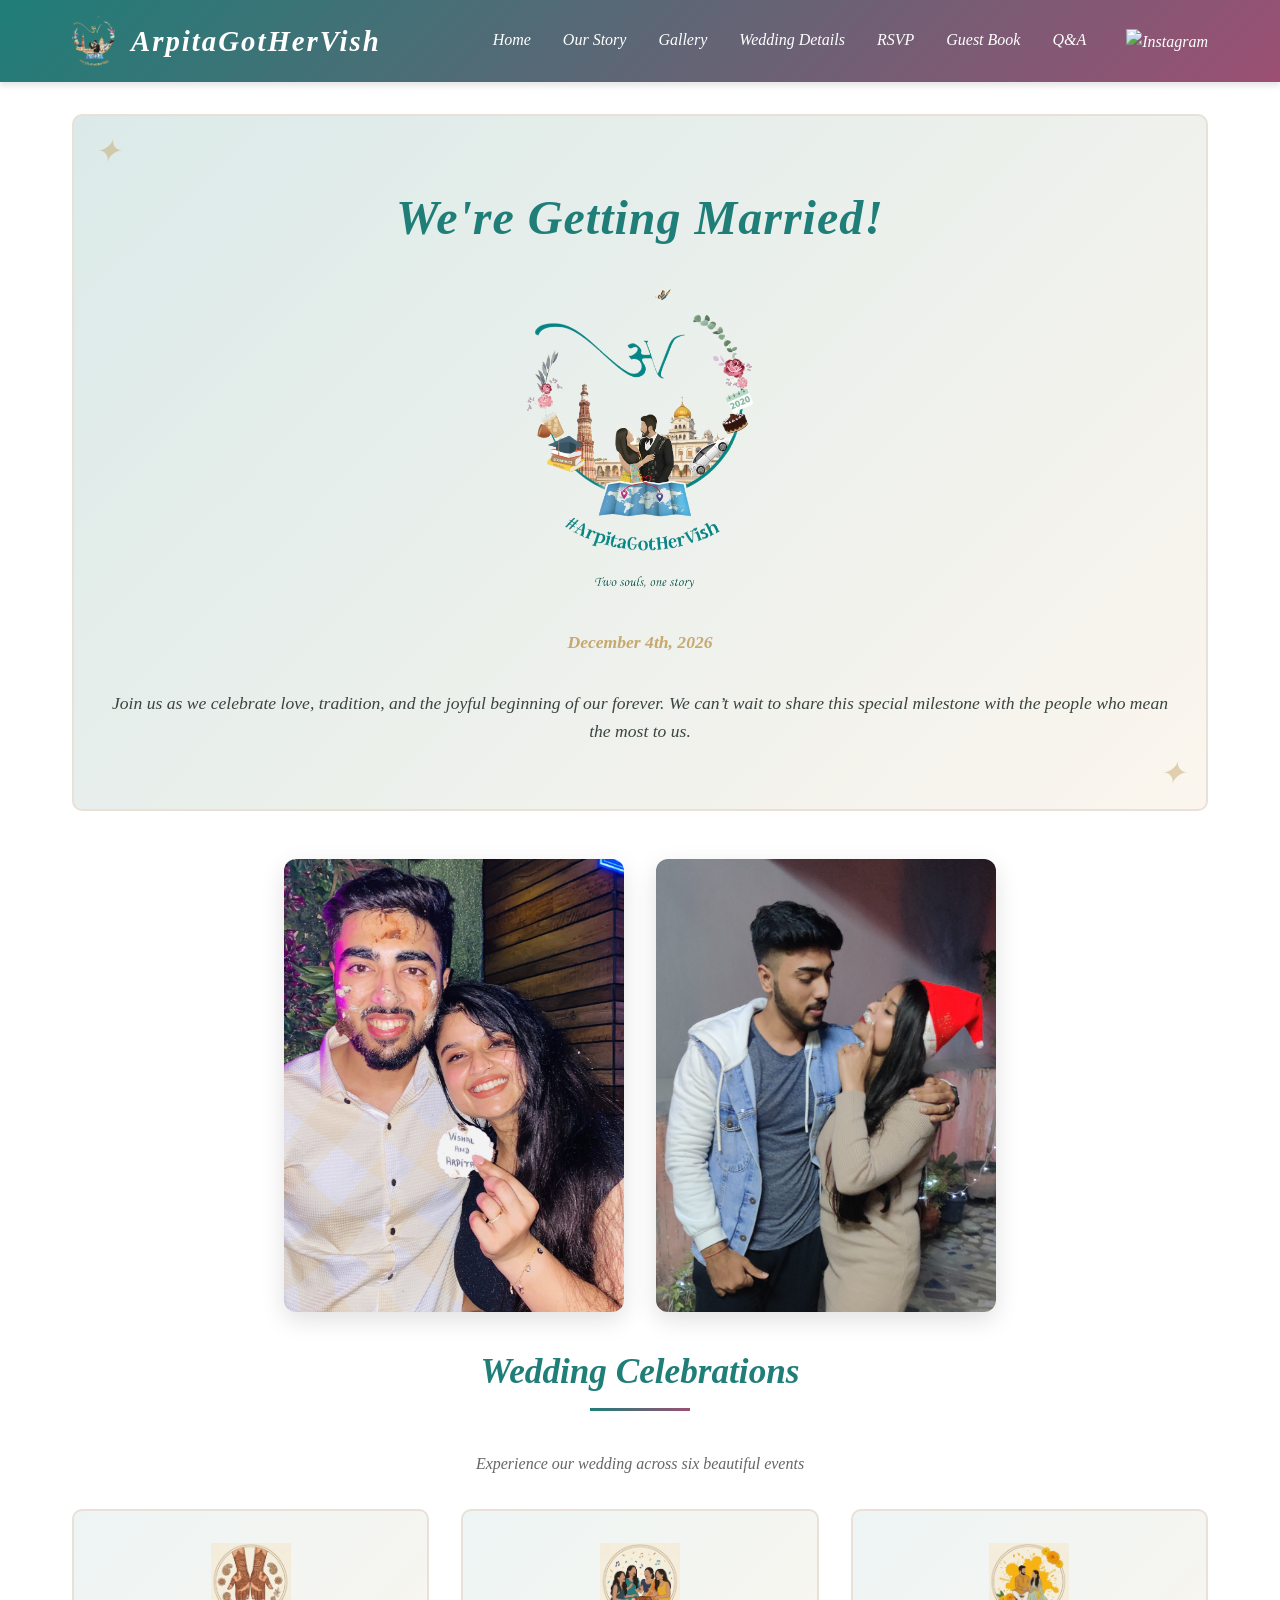
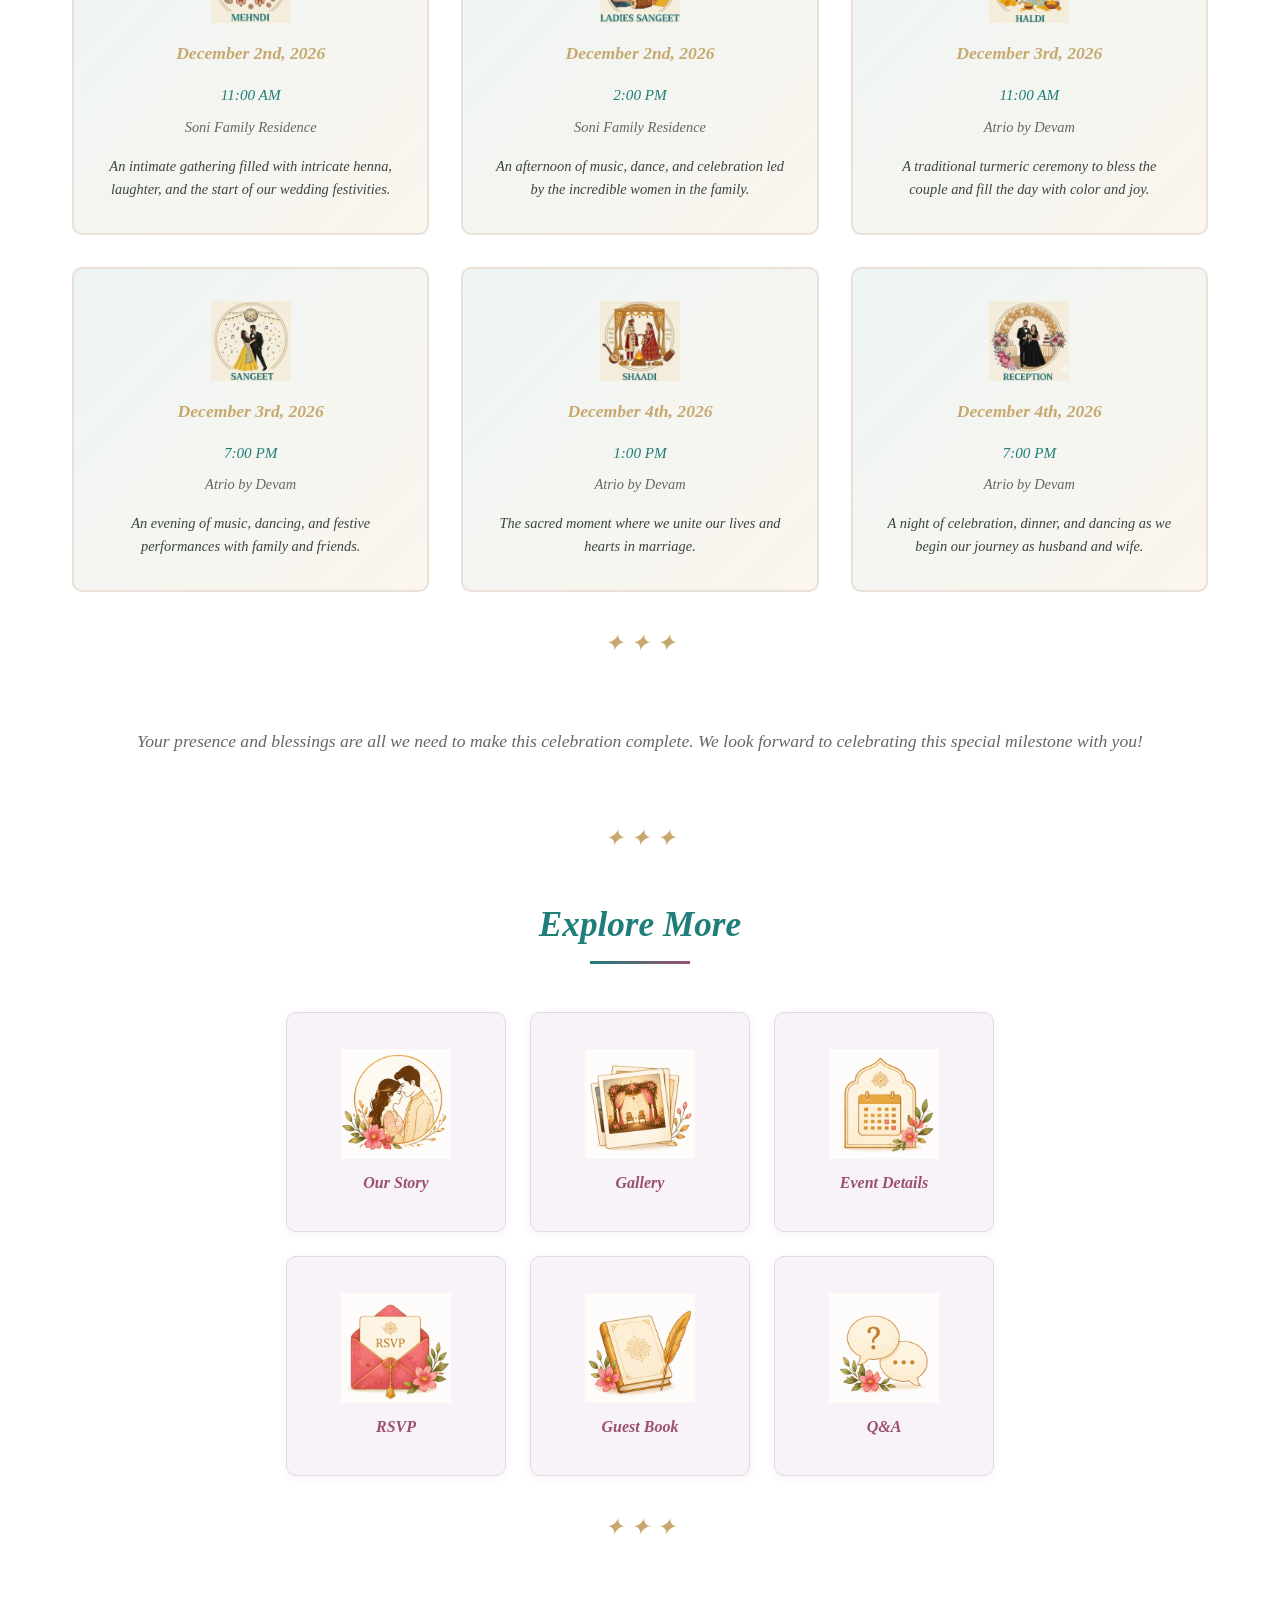
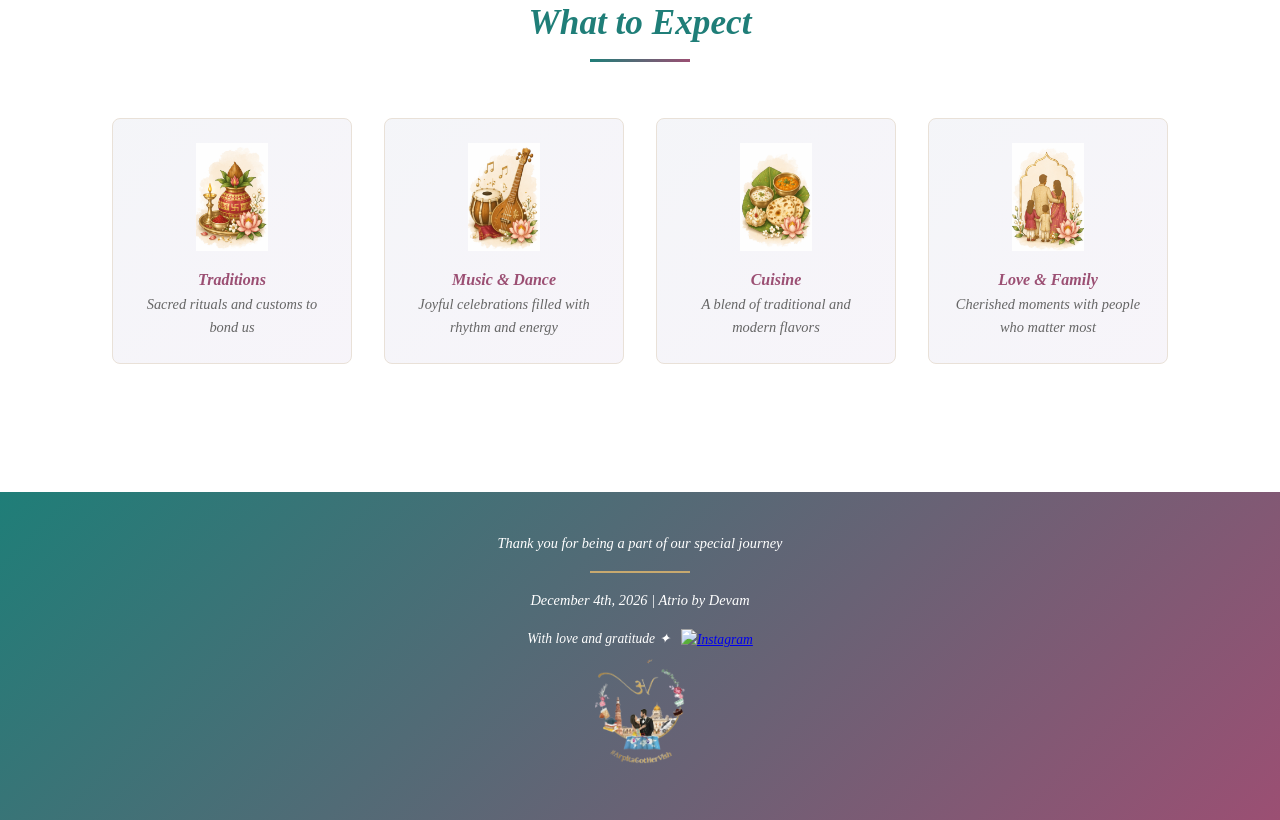
==== commit 23fae8ab: "v1.1" ====
--- a/index.html
+++ b/index.html
@@ -141,7 +141,7 @@
         <a href="details.html" style="text-decoration:none; color:inherit;">
             <div class="explore-card" style="background: #f7f3f8; border-radius: 10px; box-shadow: 0 2px 8px rgba(155,79,115,0.08); padding: 1.5rem; min-width: 220px; min-height: 220px; max-width: 240px; display: flex; flex-direction: column; align-items: center; justify-content: center; transition: box-shadow 0.2s, transform 0.2s; cursor:pointer; border: 1px solid #e3d6e9; box-sizing: border-box;">
             <img src="assets/images/sec3.png" alt="Wedding Details" style="width:110px; height:110px; margin-bottom:0.7rem; object-fit:cover;">
-            <span style="font-weight:600; color: var(--primary-purple, #9b4f73);">Wedding Details</span>
+            <span style="font-weight:600; color: var(--primary-purple, #9b4f73);">Event Details</span>
           </div>
         </a>
         <a href="rsvp.html" style="text-decoration:none; color:inherit;">
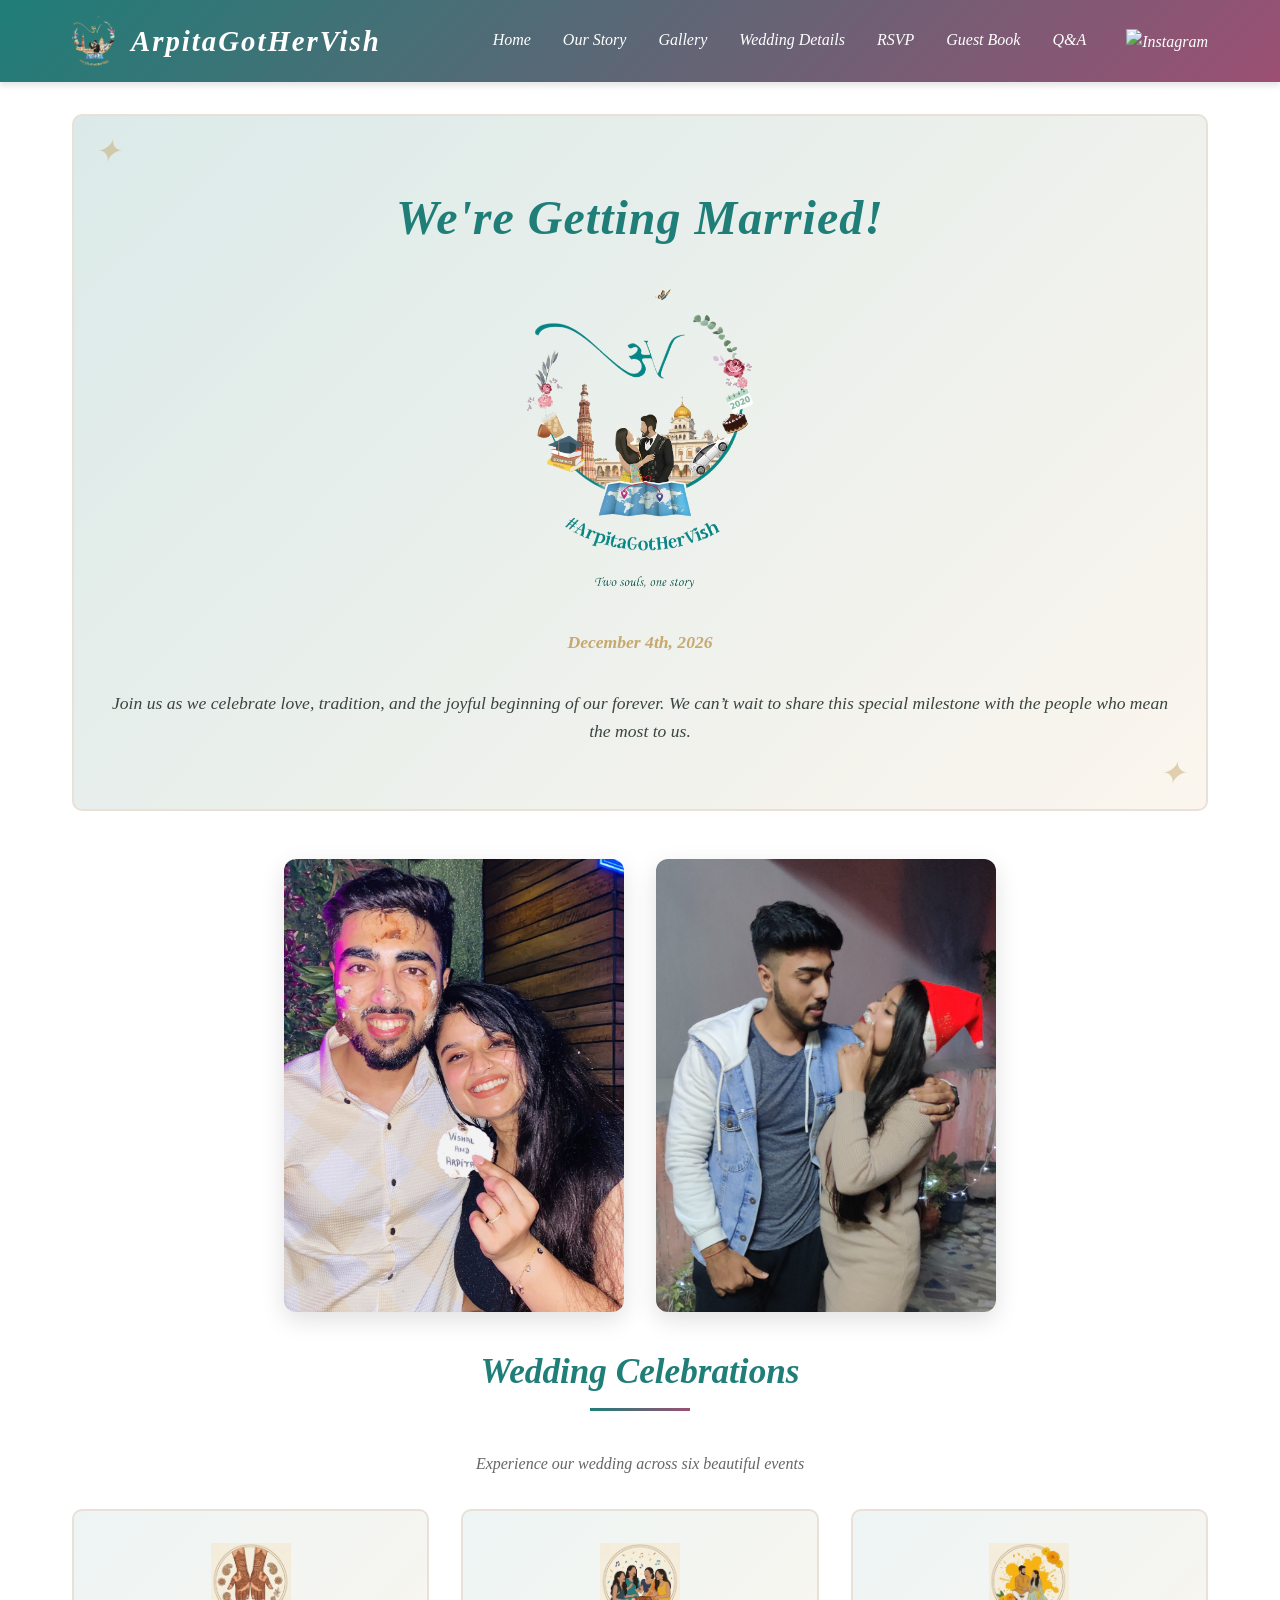
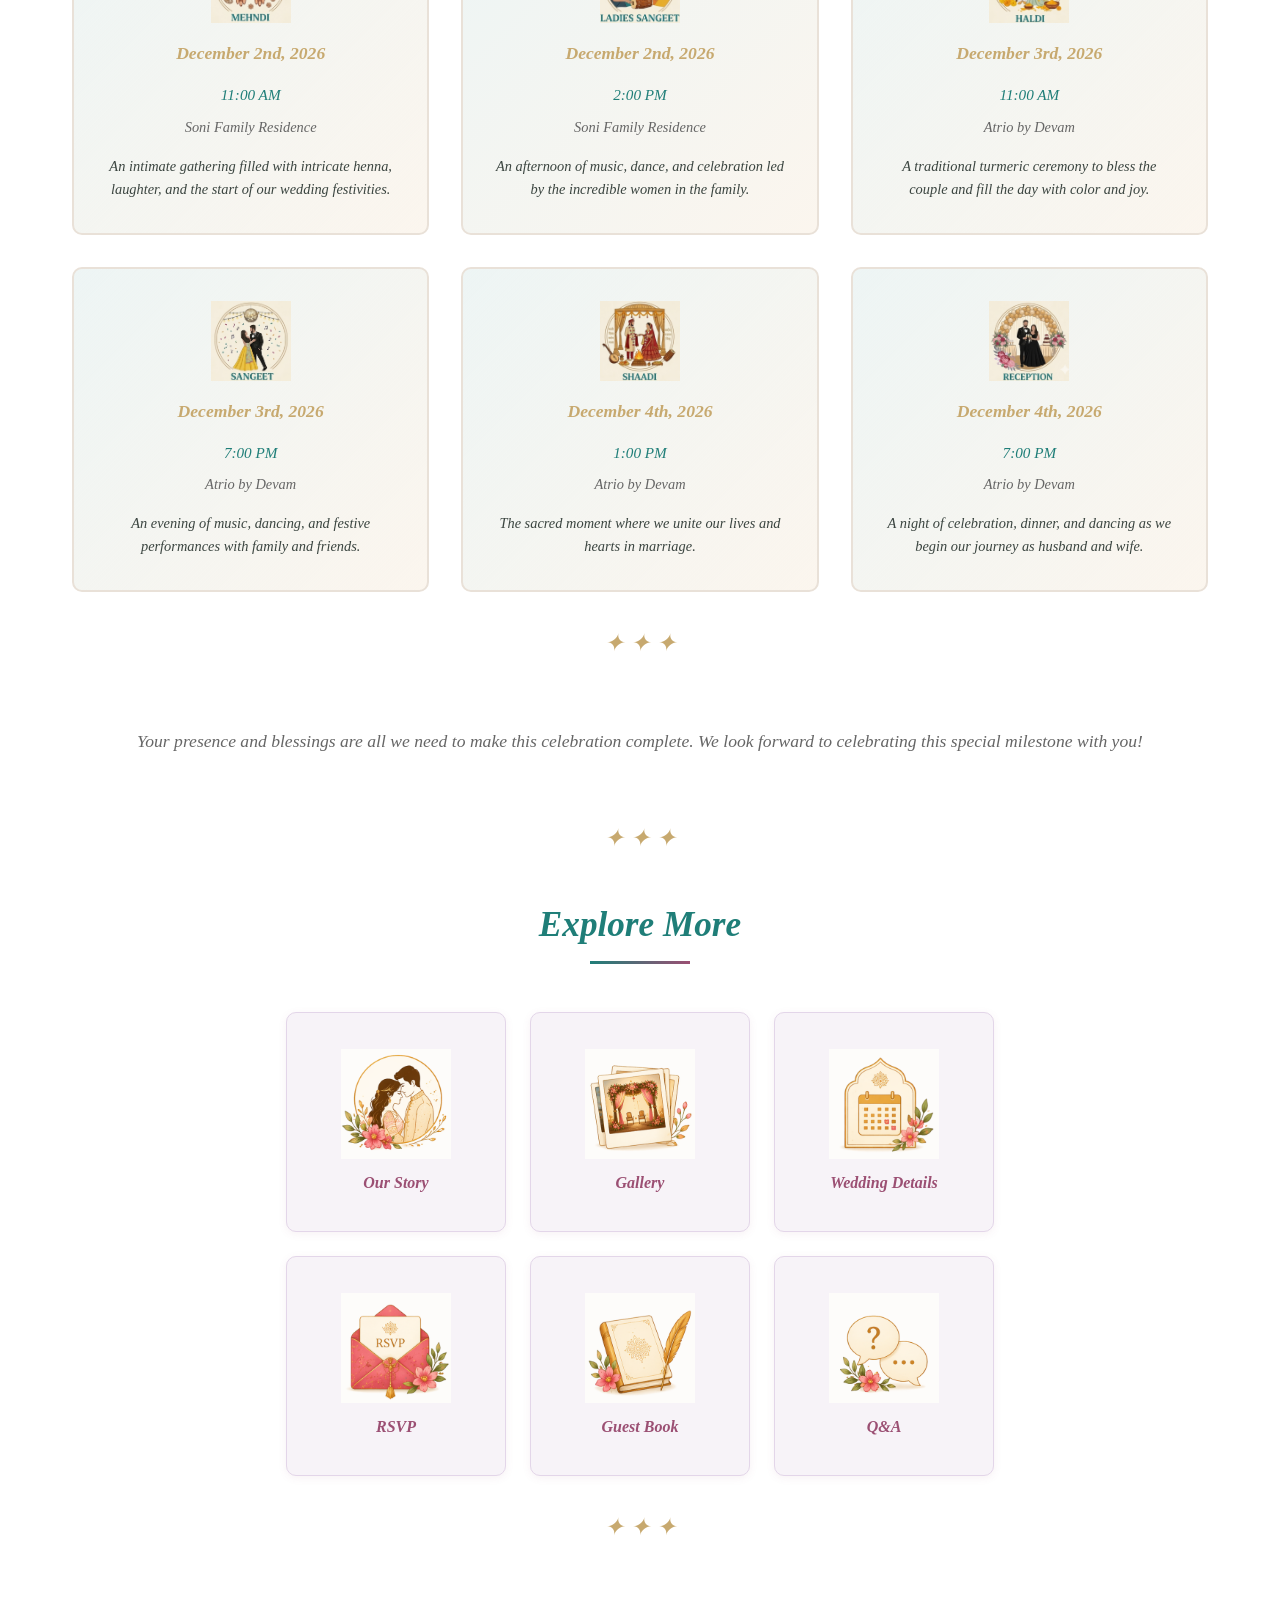
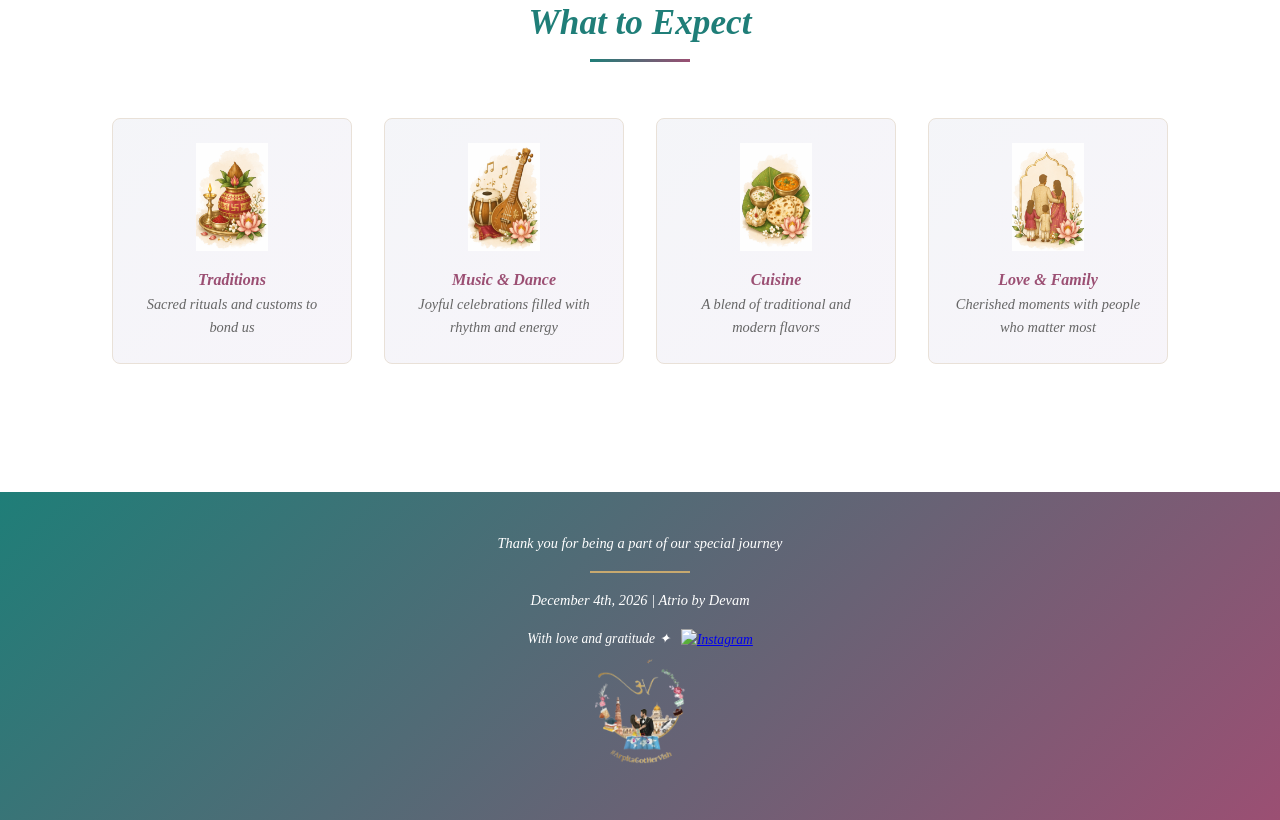
==== commit fc018804: "v1.1" ====
--- a/index.html
+++ b/index.html
@@ -141,7 +141,7 @@
         <a href="details.html" style="text-decoration:none; color:inherit;">
             <div class="explore-card" style="background: #f7f3f8; border-radius: 10px; box-shadow: 0 2px 8px rgba(155,79,115,0.08); padding: 1.5rem; min-width: 220px; min-height: 220px; max-width: 240px; display: flex; flex-direction: column; align-items: center; justify-content: center; transition: box-shadow 0.2s, transform 0.2s; cursor:pointer; border: 1px solid #e3d6e9; box-sizing: border-box;">
             <img src="assets/images/sec3.png" alt="Wedding Details" style="width:110px; height:110px; margin-bottom:0.7rem; object-fit:cover;">
-            <span style="font-weight:600; color: var(--primary-purple, #9b4f73);">Event Details</span>
+            <span style="font-weight:600; color: var(--primary-purple, #9b4f73);">Wedding Details</span>
           </div>
         </a>
         <a href="rsvp.html" style="text-decoration:none; color:inherit;">
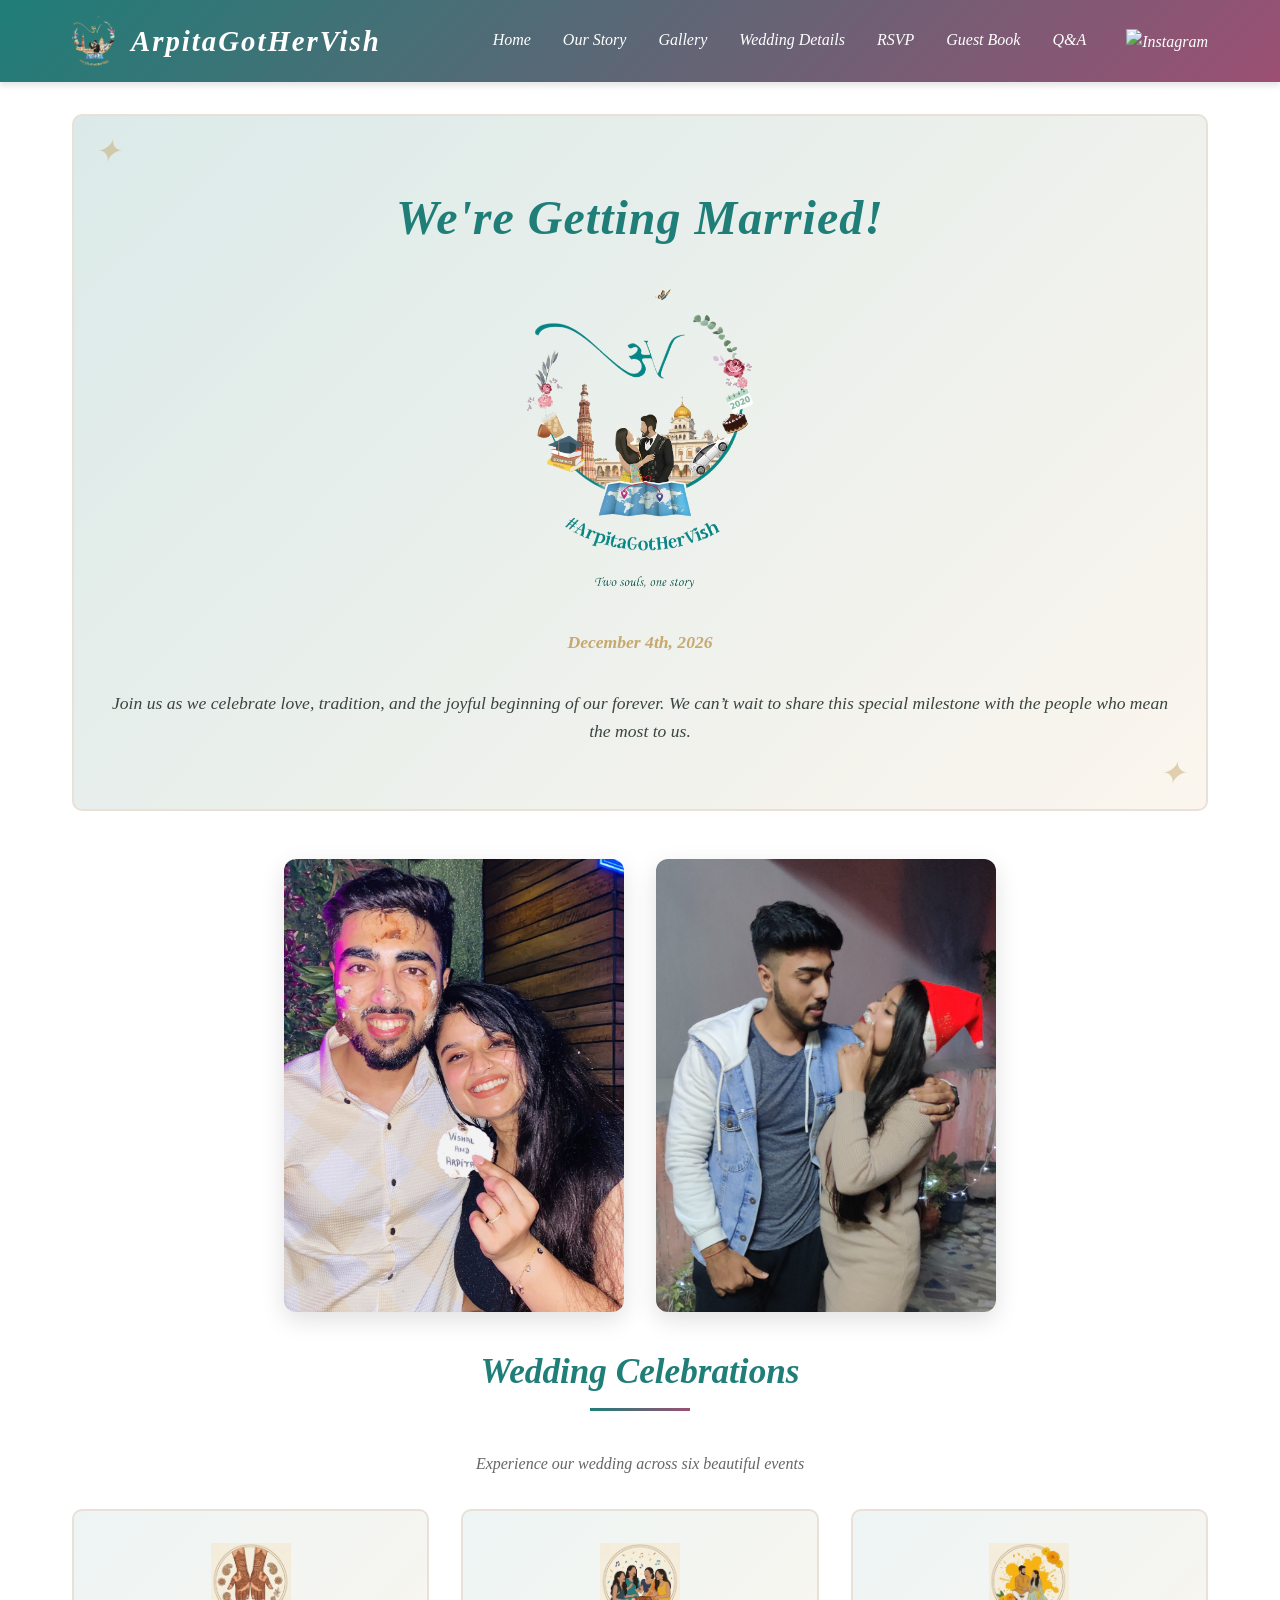
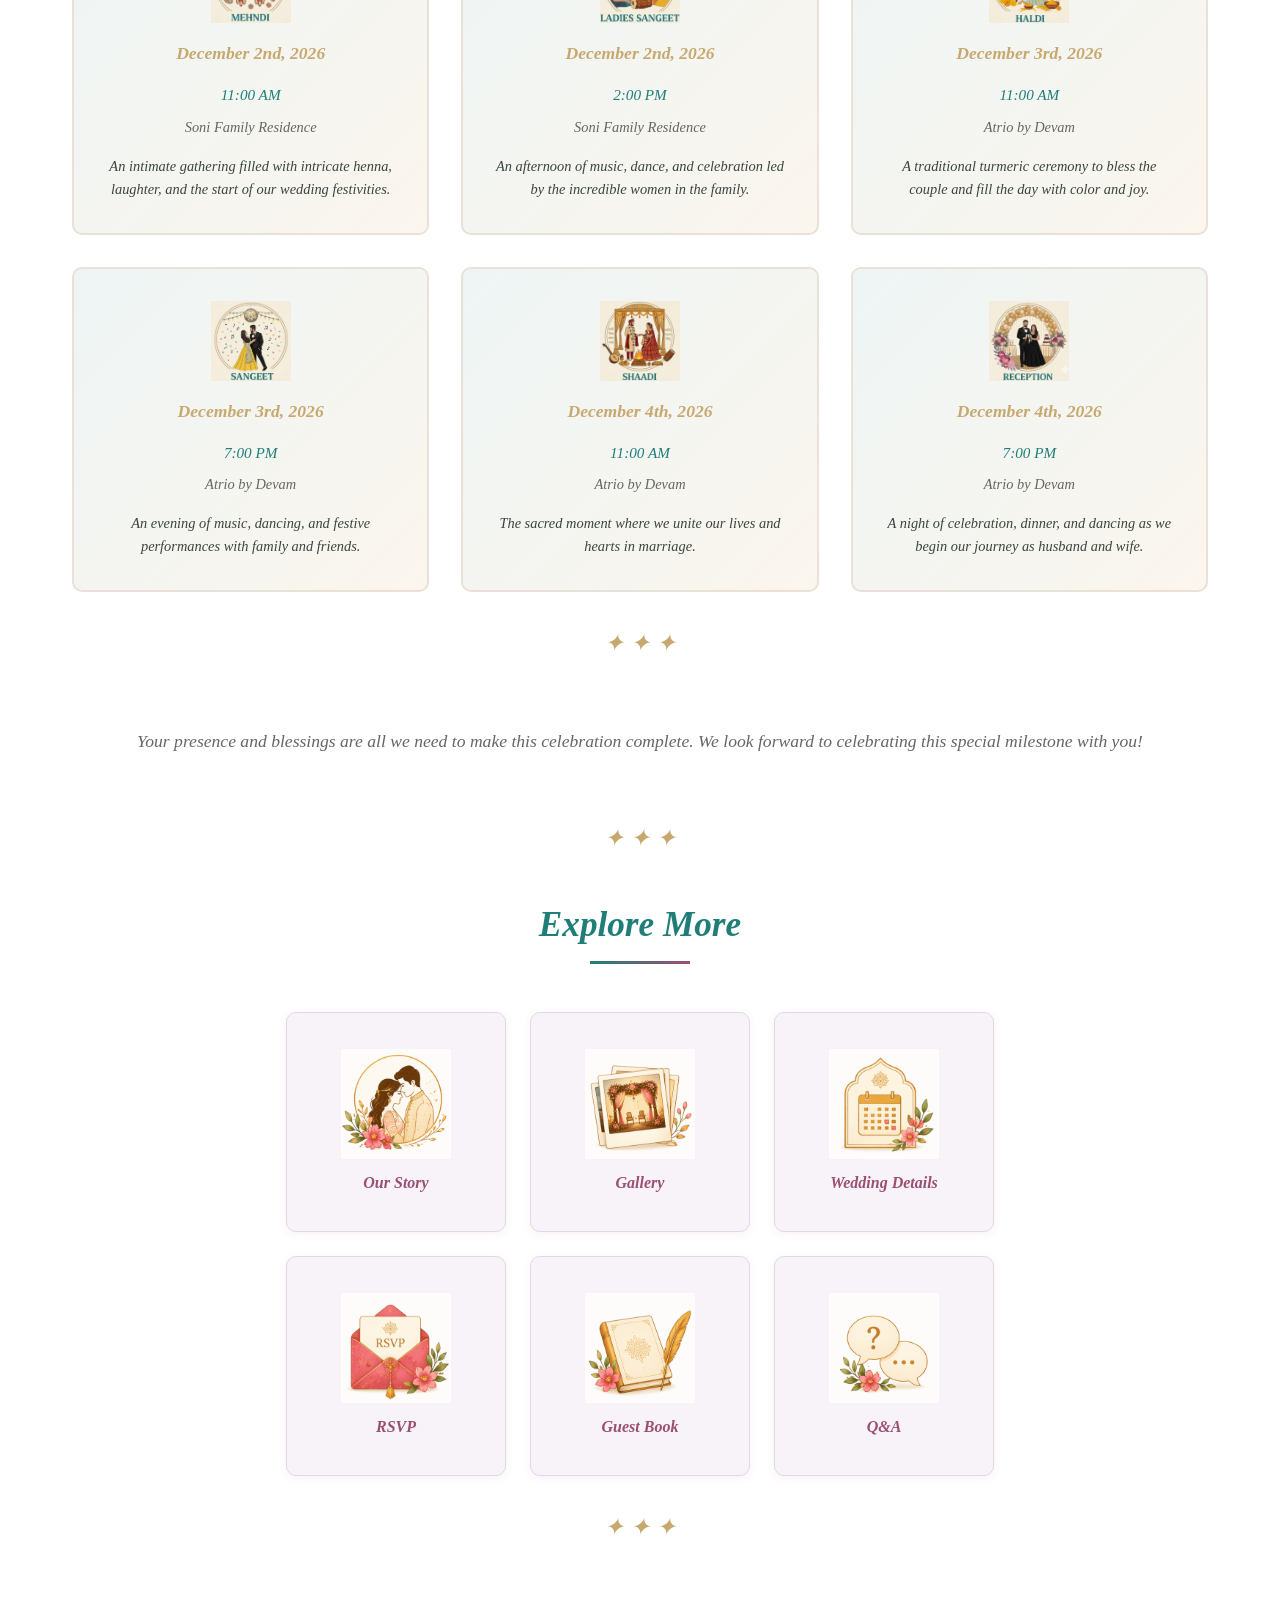
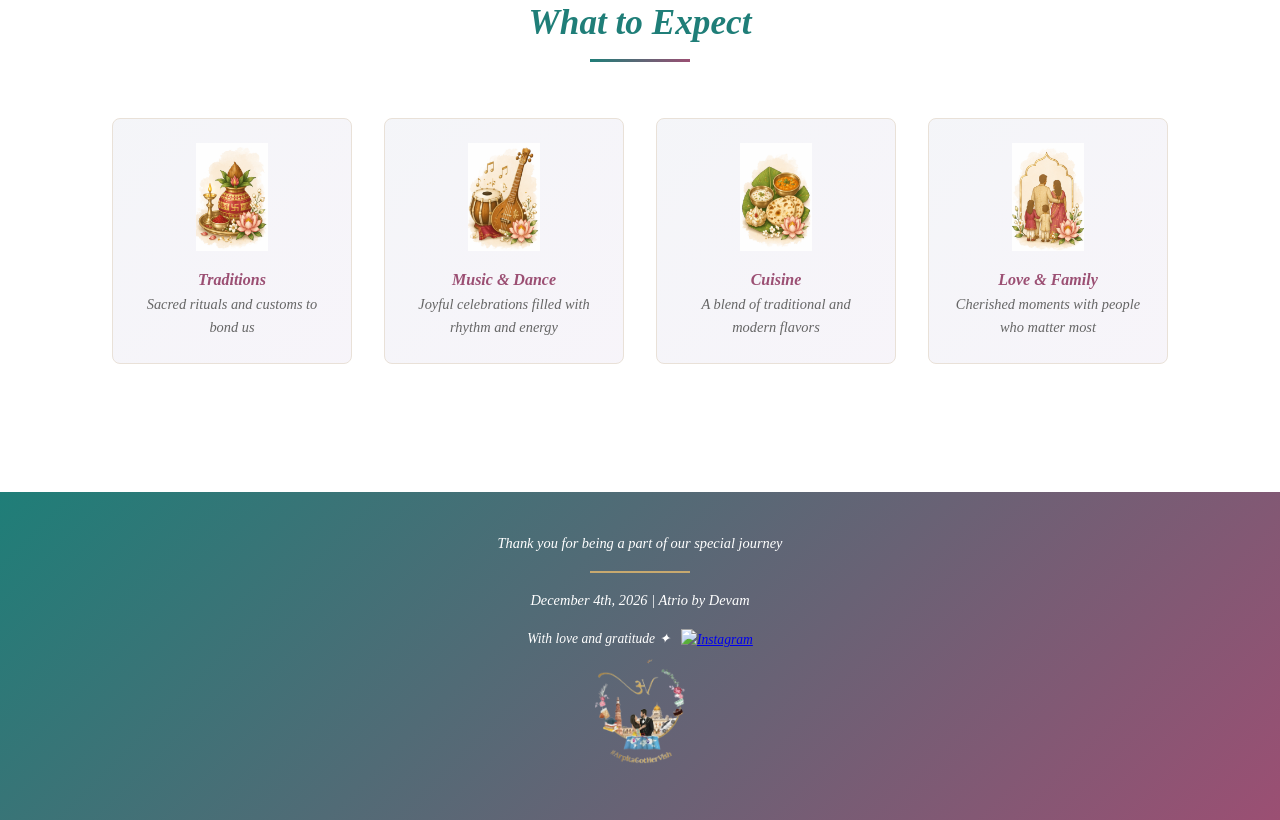
==== commit e6739b4b: "v1.1" ====
--- a/index.html
+++ b/index.html
@@ -92,7 +92,7 @@
         <div class="event-card">
           <img src="assets/images/Icon5.png" alt="Varmala & Phere" style="width:80px;height:80px;display:block;margin:0 auto 1rem;">
           <div class="event-date">December 4th, 2026</div>
-          <div class="event-time">1:00 PM</div>
+          <div class="event-time">11:00 AM</div>
           <div class="event-location">Atrio by Devam</div>
           <p style="margin-top: 1rem; font-size: 0.9rem;">The sacred moment where we unite our lives and hearts in marriage.</p>
         </div>
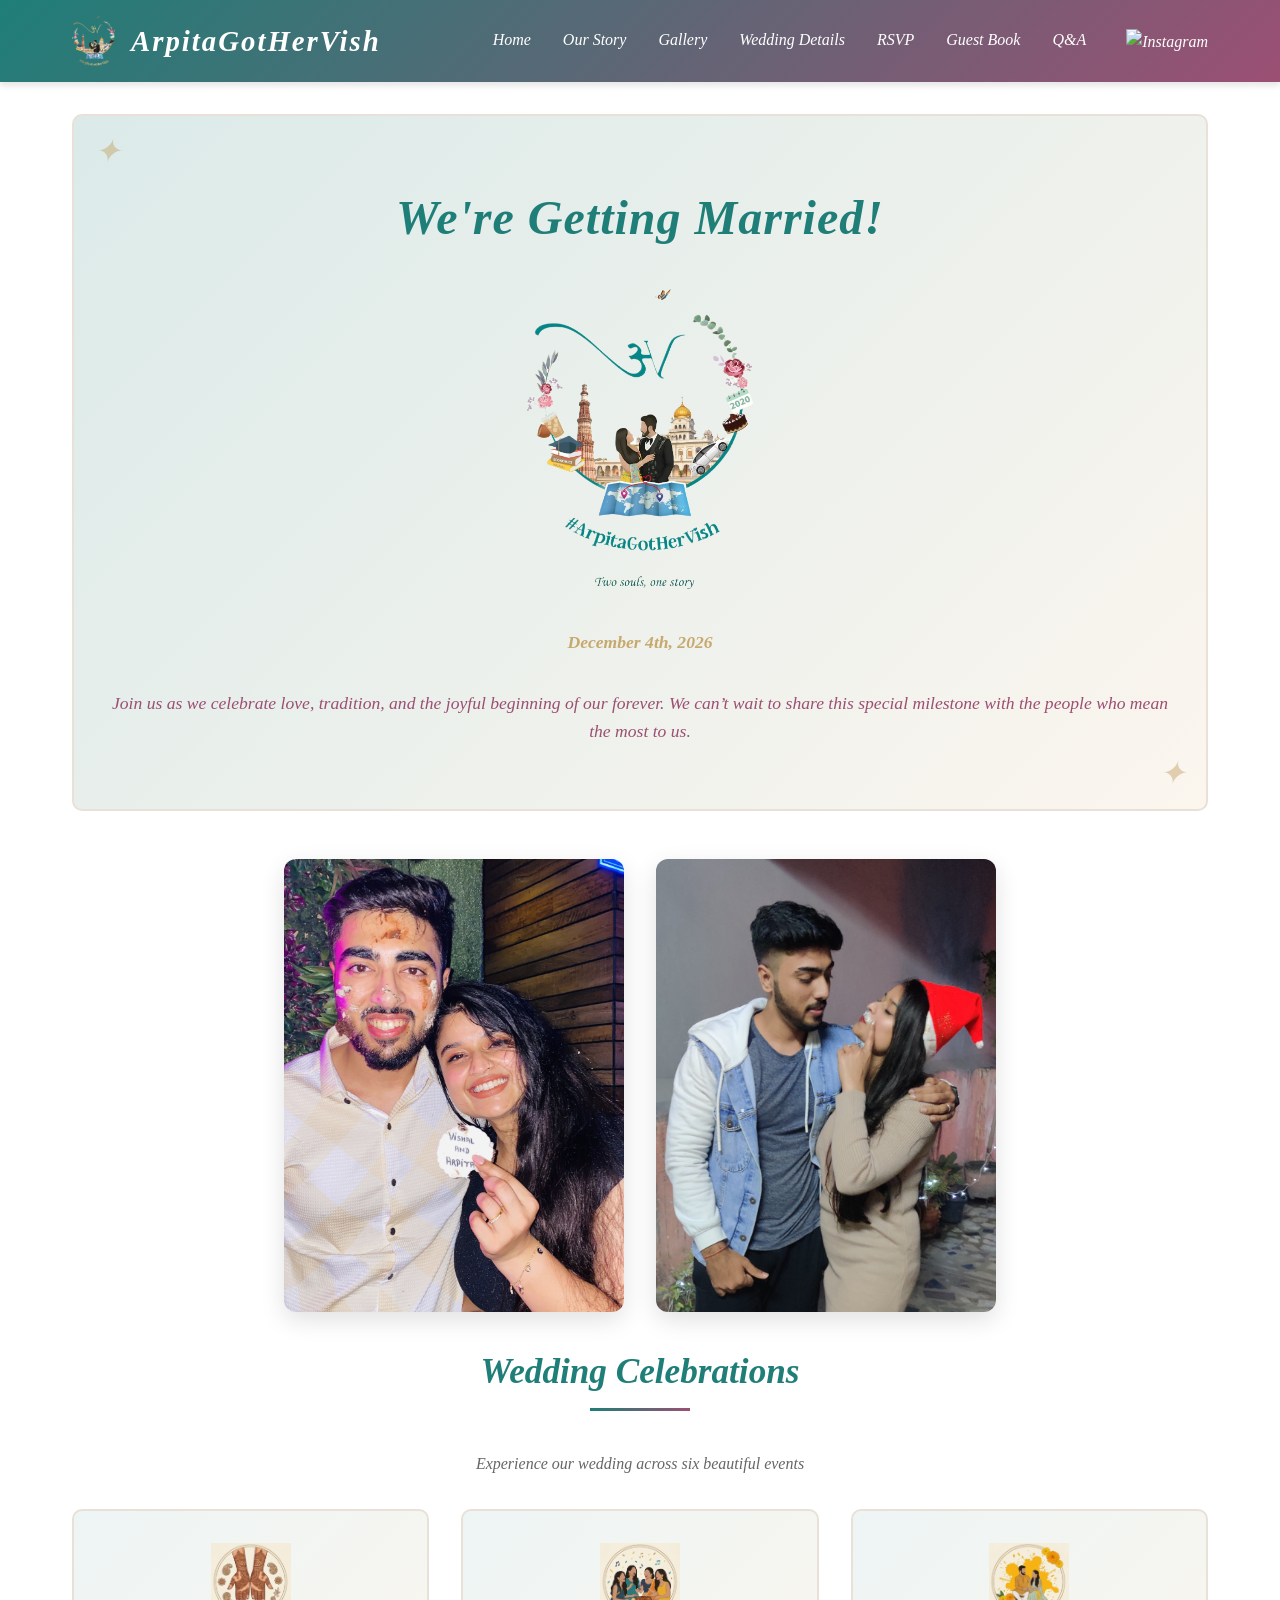
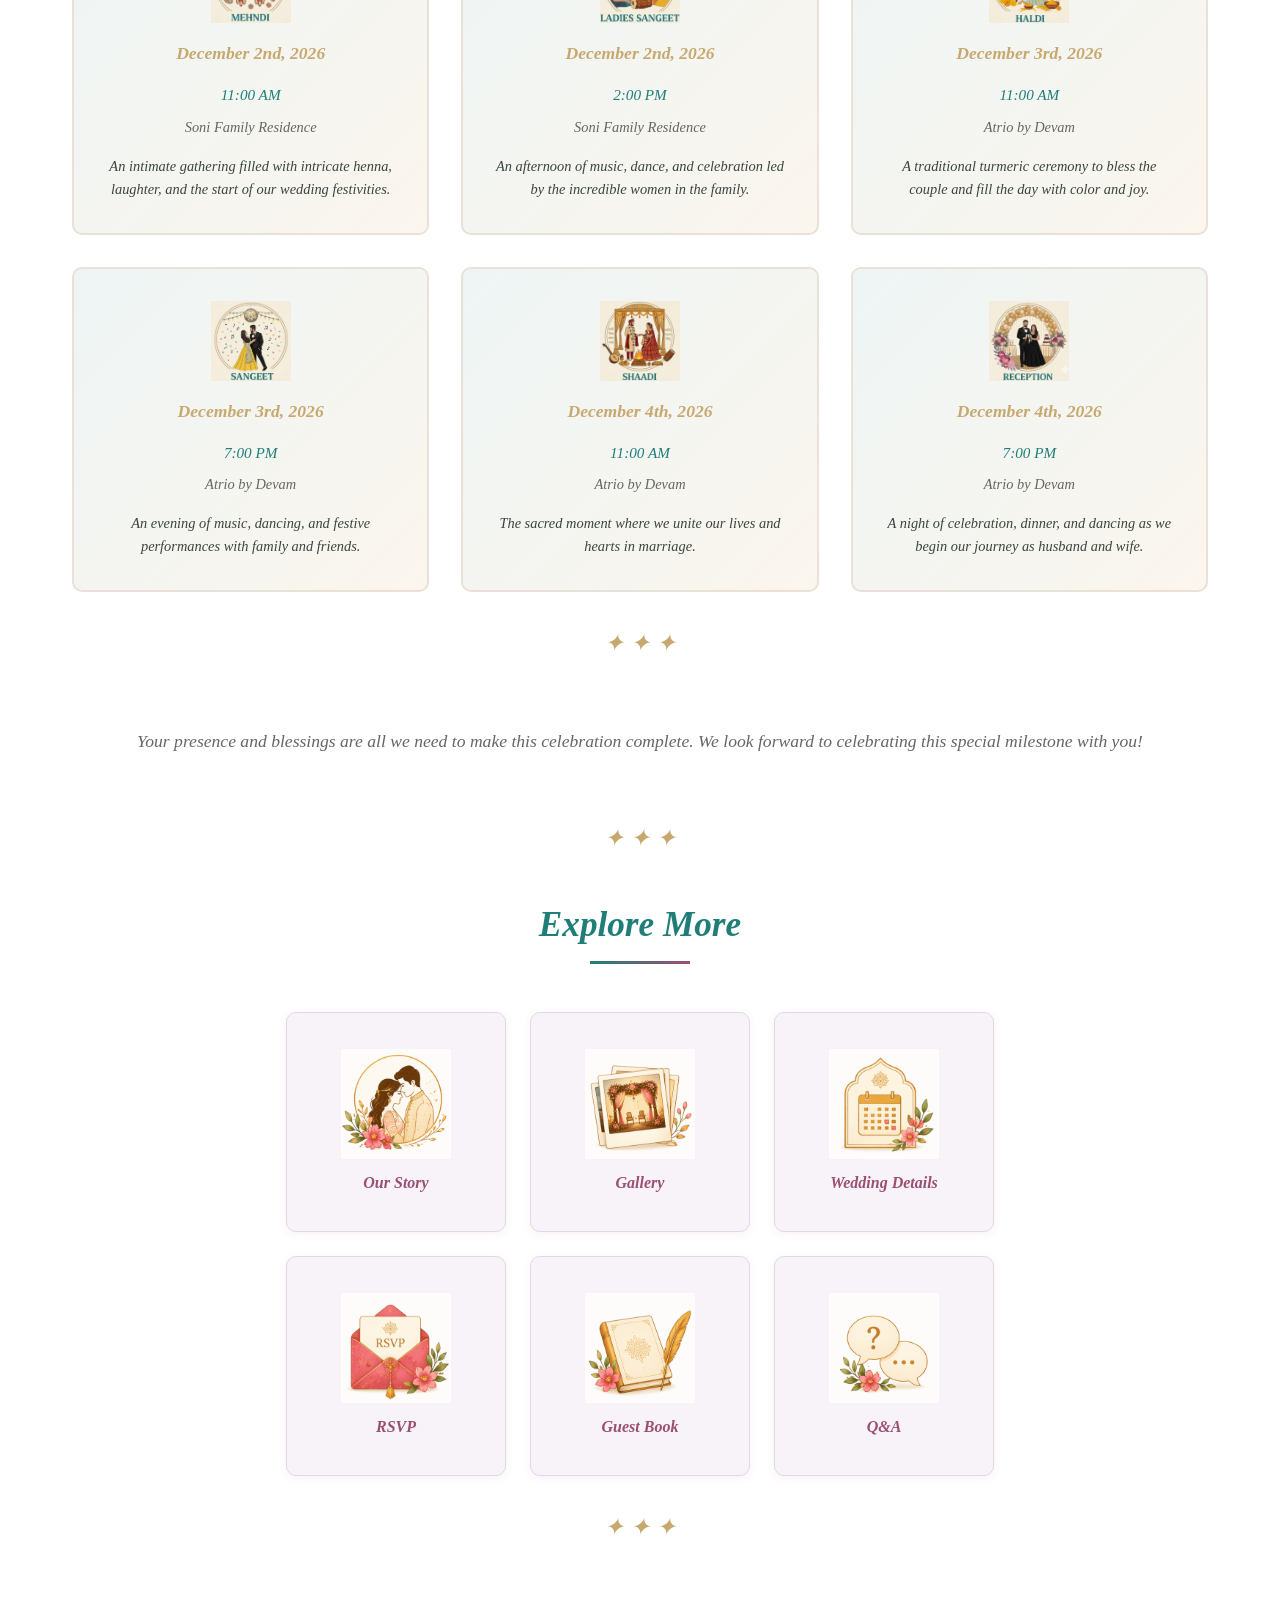
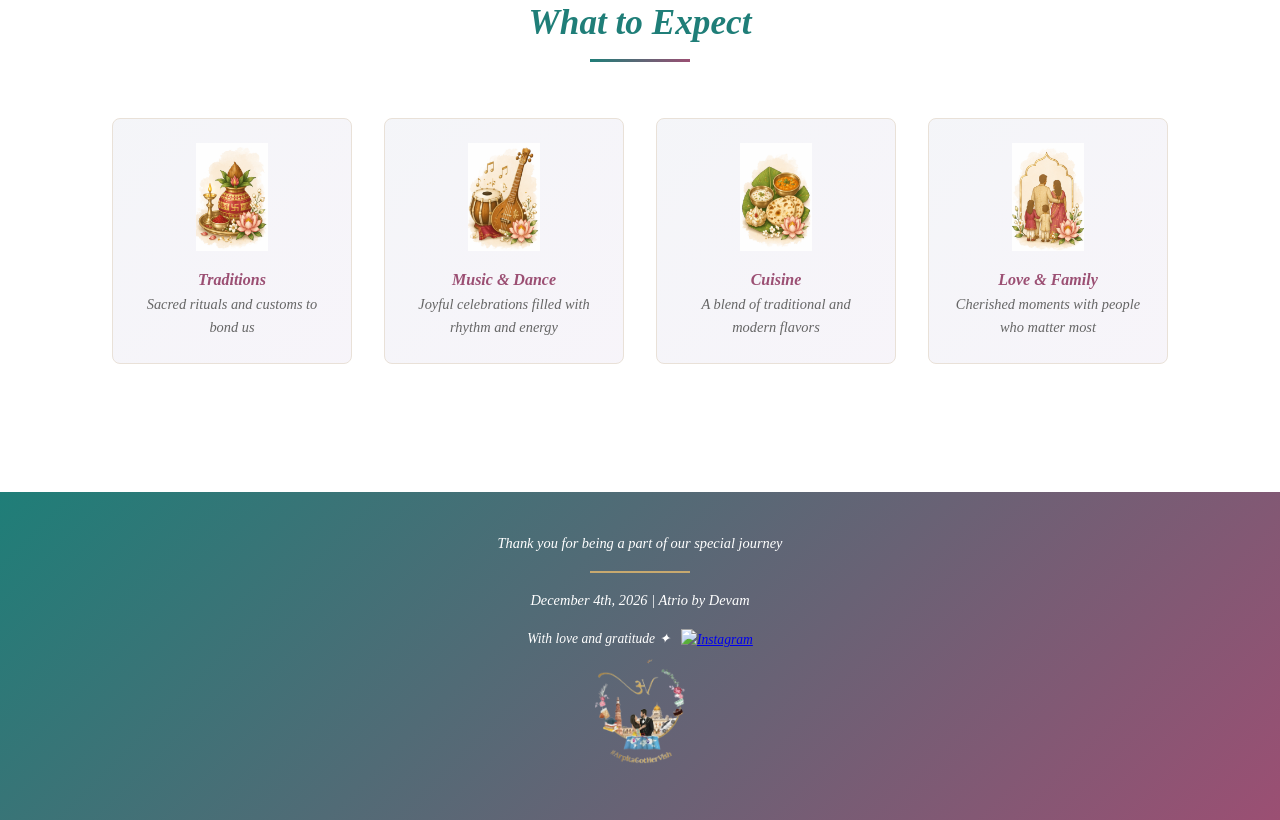
==== commit 1859e87c: "v1.2" ====
--- a/index.html
+++ b/index.html
@@ -45,7 +45,7 @@
         <img src="assets/images/logo2.png" alt="Wedding Logo" loading="lazy">
       </div>
       <p class="hero-date">December 4th, 2026</p>
-      <p style="font-size: 1.1rem; margin-top: 2rem;">Join us as we celebrate love, tradition, and the joyful beginning of our forever. We can’t wait to share this special milestone with the people who mean the most to us.</p>
+      <p style="font-size: 1.1rem; margin-top: 2rem; color: var(--primary-purple, #9b4f73);">Join us as we celebrate love, tradition, and the joyful beginning of our forever. We can’t wait to share this special milestone with the people who mean the most to us.</p>
     </section>
 
     </section>
